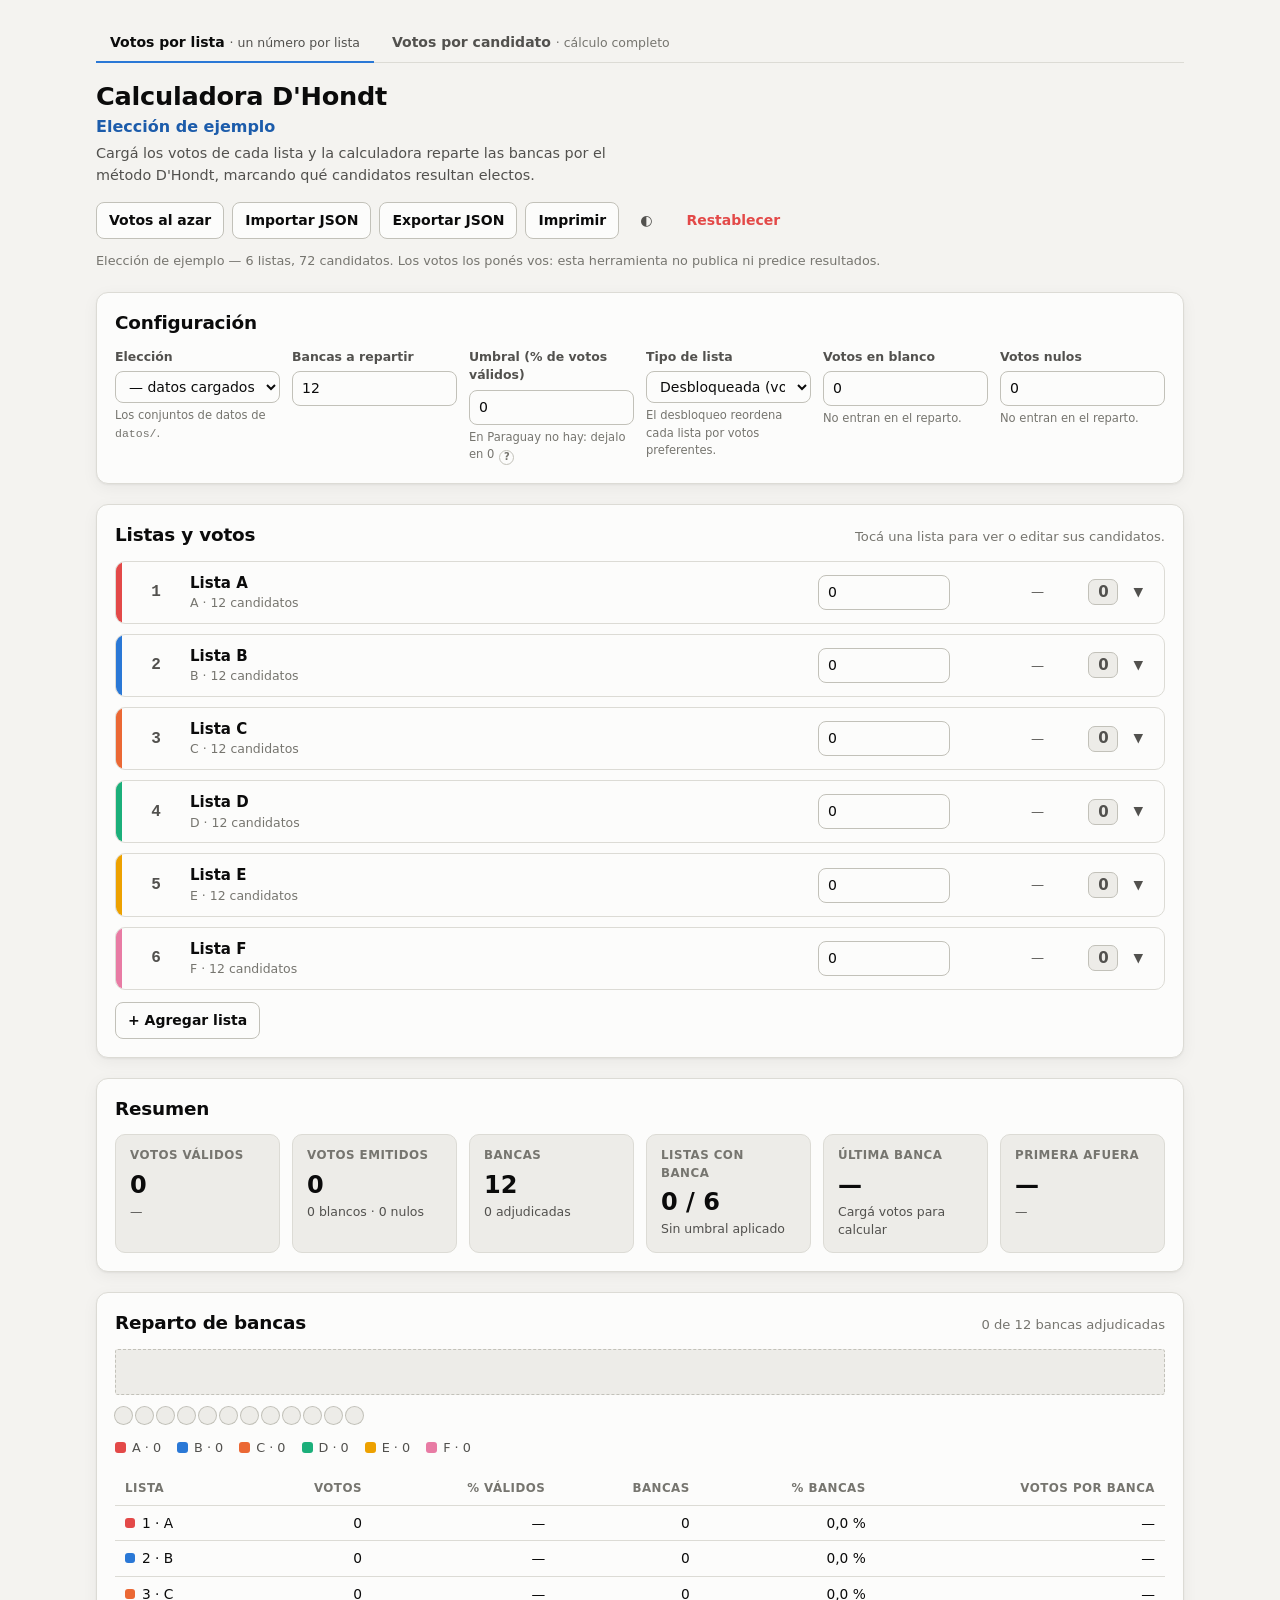
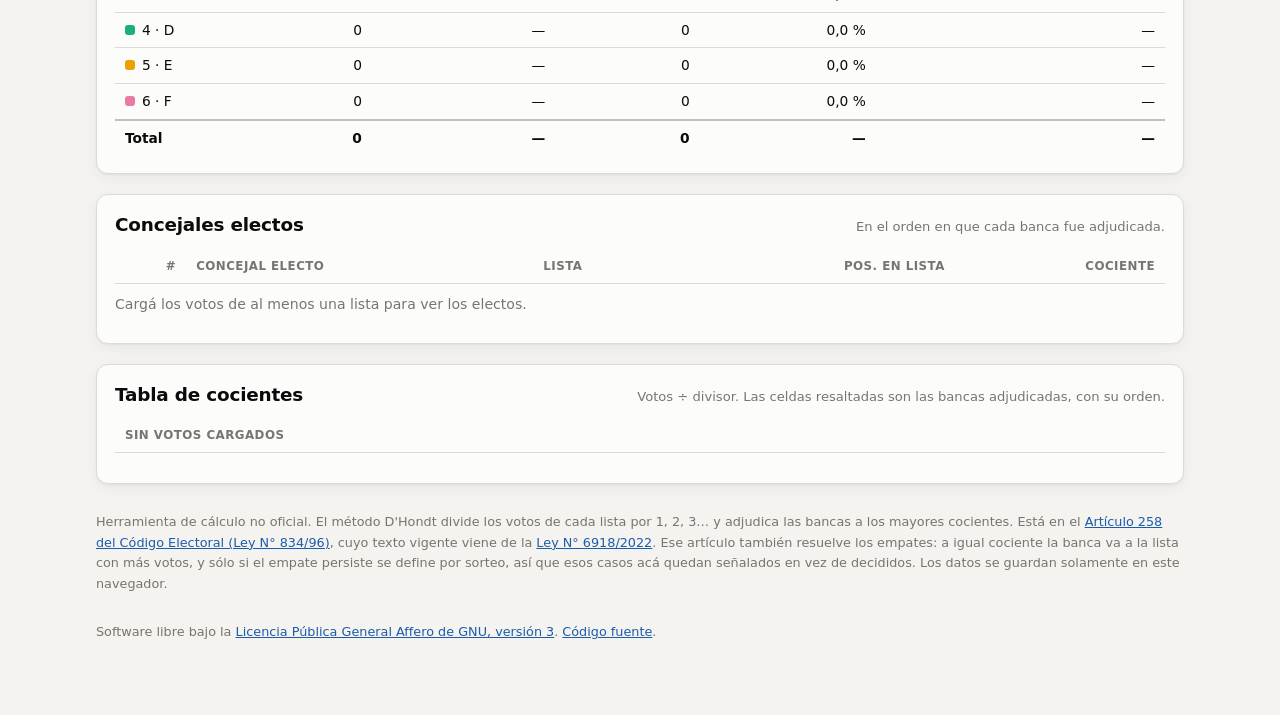
==== index.html @ ee5925d5 "Nudge list-view users toward candidate votes under preferential lists" ====
<!doctype html>
<html lang="es-PY">
<head>
<meta charset="utf-8">
<meta name="viewport" content="width=device-width, initial-scale=1">
<title>Calculadora D'Hondt</title>
<meta name="description" content="Calculadora del reparto de bancas por el método D'Hondt. Cargá los votos de cada lista y mirá qué candidatos resultan electos.">

<!-- Cloudflare Pages sirve lo mismo en <proyecto>.pages.dev; esto le dice
     a los buscadores cuál es la dirección buena. -->
<link rel="canonical" href="https://bancas.melizeche.com/">

<!-- Vista previa al compartir el enlace. Si el subdominio cambia, hay que
     cambiar og:url y og:image: los scrapers no ejecutan JavaScript y las
     URLs absolutas son lo único que leen con seguridad. -->
<meta property="og:type" content="website">
<meta property="og:site_name" content="Calculadora D'Hondt">
<meta property="og:locale" content="es_PY">
<meta property="og:title" content="Calculadora D'Hondt">
<meta property="og:description" content="Cargá los votos de cada lista y mirá cómo se reparten las bancas y quiénes resultan electos.">
<meta property="og:url" content="https://bancas.melizeche.com/">
<meta property="og:image" content="https://bancas.melizeche.com/og.png">
<meta property="og:image:width" content="1200">
<meta property="og:image:height" content="630">
<meta property="og:image:alt" content="Calculadora D'Hondt: reparto de bancas entre listas">
<meta name="twitter:card" content="summary_large_image">
<meta name="twitter:title" content="Calculadora D'Hondt">
<meta name="twitter:description" content="Cargá los votos de cada lista y mirá cómo se reparten las bancas y quiénes resultan electos.">
<meta name="twitter:image" content="https://bancas.melizeche.com/og.png">
<link rel="icon" href="favicon.svg" type="image/svg+xml">
<link rel="stylesheet" href="css/base.css">
<style>
.cand-grid { display: grid; grid-template-columns: repeat(auto-fill, minmax(250px, 1fr)); gap: 4px 14px; }
/* con la columna de votos preferentes la fila necesita más ancho o el nombre parte */
.cand-grid.con-pref { grid-template-columns: repeat(auto-fill, minmax(340px, 1fr)); }
.cand { display: flex; align-items: center; gap: 8px; padding: 4px 6px; border-radius: 6px; font-size: .85rem; }
.cand.in { background: color-mix(in srgb, var(--good) 14%, transparent); }
.cand.in .nm { font-weight: 600; }
.cand .n { flex: none; width: 24px; font-family: var(--mono); font-size: .76rem; color: var(--text-muted); text-align: right; font-variant-numeric: tabular-nums; }
.cand .nm { flex: 1 1 auto; min-width: 0; overflow-wrap: anywhere; }
.cand .tag-electo { flex: none; min-width: 44px; text-align: right; }
.cand .pref { flex: none; width: 68px; }
</style>
</head>
<body>
<div class="wrap">

<nav class="nav no-print">
  <a href="index.html" aria-current="page">Votos por lista <span class="desc">un número por lista</span></a>
  <a href="candidatos.html">Votos por candidato <span class="desc">cálculo completo</span></a>
</nav>

<div class="top">
  <div>
    <h1>Calculadora D'Hondt</h1>
    <p class="eleccion-actual" id="eleccion-actual"></p>
    <p class="sub">Cargá los votos de cada lista y la calculadora reparte las bancas por el método D'Hondt,
      marcando qué candidatos resultan electos.</p>
  </div>
  <div class="toolbar no-print">
    <button id="btn-azar">Votos al azar</button>
    <button id="btn-importar">Importar JSON</button>
    <button id="btn-exportar">Exportar JSON</button>
    <button id="btn-imprimir">Imprimir</button>
    <button id="btn-tema" class="ghost" title="Cambiar tema">◐</button>
    <button id="btn-reset" class="ghost danger">Restablecer</button>
  </div>
</div>

<div class="callout no-print" id="aviso-relleno" hidden>
  <strong>Hay nóminas con nombres de relleno.</strong>
  Alguna lista tiene candidatos genéricos («Candidato/a 1», «Candidato/a 2»…) que no corresponden a ninguna
  nómina oficial. Cambialos con «Editar candidatos» en cada lista, o importá un JSON. El cálculo D'Hondt
  funciona igual con cualquier nómina.
</div>

<div class="callout no-print" id="aviso-preferente" hidden>
  <strong>Esto reparte bancas entre listas, no adentro de cada una.</strong>
  Con voto preferente, quiénes ocupan las bancas lo deciden los votos de cada candidato.
  Para eso está la <a href="candidatos.html">página de votos por candidato</a>.
</div>

<p class="footer no-print" id="origen-datos" style="margin:-8px 0 20px"></p>

<section class="card no-print">
  <header>
    <h2>Configuración</h2>
  </header>
  <div class="config">
    <div class="field" id="campo-eleccion">
      <label for="cfg-eleccion">Elección</label>
      <select id="cfg-eleccion"></select>
      <div class="note">Los conjuntos de datos de <code>datos/</code>.</div>
    </div>
    <div class="field">
      <label for="cfg-bancas">Bancas a repartir</label>
      <input type="number" id="cfg-bancas" min="1" max="99" step="1">
    </div>
    <div class="field">
      <label for="cfg-umbral">Umbral (% de votos válidos)</label>
      <input type="number" id="cfg-umbral" min="0" max="20" step="0.1">
      <details class="ayuda">
        <summary>En Paraguay no hay: dejalo en 0</summary>
        <div>
          <p>El Artículo 258 reparte entre todas las listas que sacaron votos: no hay
            un mínimo que superar para entrar al reparto.</p>
          <p>Otros países que usan D'Hondt sí lo tienen: España pide 3 % de los votos
            válidos de la circunscripción, Argentina 3 % del padrón del distrito,
            Polonia 5 %. El campo está para probar qué pasaría acá con una barrera
            así. Subilo y mirá adónde van a parar las bancas de las listas que
            quedan afuera.</p>
        </div>
      </details>
    </div>
    <div class="field">
      <label for="cfg-modo">Tipo de lista</label>
      <select id="cfg-modo">
        <option value="bloqueada">Cerrada y bloqueada</option>
        <option value="desbloqueada">Desbloqueada (voto preferente)</option>
      </select>
      <div class="note">El desbloqueo reordena cada lista por votos preferentes.</div>
    </div>
    <div class="field">
      <label for="cfg-blancos">Votos en blanco</label>
      <input type="number" id="cfg-blancos" min="0" step="1">
      <div class="note">No entran en el reparto.</div>
    </div>
    <div class="field">
      <label for="cfg-nulos">Votos nulos</label>
      <input type="number" id="cfg-nulos" min="0" step="1">
      <div class="note">No entran en el reparto.</div>
    </div>
  </div>
</section>

<section class="card">
  <header>
    <h2>Listas y votos</h2>
    <span class="hint">Tocá una lista para ver o editar sus candidatos.</span>
  </header>
  <div class="listas" id="listas"></div>
  <div class="row no-print" style="margin-top:12px">
    <button id="btn-agregar">+ Agregar lista</button>
  </div>
</section>

<section class="card">
  <header><h2>Resumen</h2></header>
  <div class="stats" id="stats"></div>
</section>

<section class="card">
  <header>
    <h2>Reparto de bancas</h2>
    <span class="hint" id="reparto-hint"></span>
  </header>
  <div id="empates"></div>
  <div class="ribbon" id="ribbon" role="img" aria-label="Distribución de bancas por lista"></div>
  <div class="seats-grid" id="seats-grid" aria-hidden="true"></div>
  <div class="legend" id="legend"></div>
  <div class="table-scroll" style="margin-top:16px">
    <table id="tabla-reparto">
      <thead>
        <tr>
          <th>Lista</th>
          <th class="num">Votos</th>
          <th class="num">% válidos</th>
          <th class="num">Bancas</th>
          <th class="num">% bancas</th>
          <th class="num">Votos por banca</th>
        </tr>
      </thead>
      <tbody></tbody>
    </table>
  </div>
</section>

<section class="card">
  <header>
    <h2>Concejales electos</h2>
    <span class="hint">En el orden en que cada banca fue adjudicada.</span>
  </header>
  <div class="table-scroll">
    <table id="tabla-electos">
      <thead>
        <tr>
          <th class="num">#</th>
          <th class="nombre">Concejal electo</th>
          <th>Lista</th>
          <th class="num">Pos. en lista</th>
          <th class="num">Cociente</th>
        </tr>
      </thead>
      <tbody></tbody>
    </table>
  </div>
</section>

<section class="card">
  <header>
    <h2>Tabla de cocientes</h2>
    <span class="hint">Votos ÷ divisor. Las celdas resaltadas son las bancas adjudicadas, con su orden.</span>
  </header>
  <div class="table-scroll">
    <table class="qtable" id="tabla-cocientes"><thead></thead><tbody></tbody></table>
  </div>
  <div class="row no-print" style="margin-top:12px">
    <button id="btn-mas-filas" class="ghost">Mostrar todos los divisores</button>
  </div>
</section>

<p class="footer">
  Herramienta de cálculo no oficial. El método D'Hondt divide los votos de cada lista por 1, 2, 3… y adjudica
  las bancas a los mayores cocientes. Está en el
  <a href="https://www.bacn.gov.py/leyes-paraguayas/2346/ley-n-834-establece-el-codigo-electoral-paraguayo"
     target="_blank" rel="noopener">Artículo 258 del Código Electoral (Ley N° 834/96)</a>,
  cuyo texto vigente viene de la
  <a href="https://www.bacn.gov.py/leyes-paraguayas/10452/ley-n-6918-modifica-los-articulos-170-246-247-248-y-258-de-la-ley-n-8341996-que-establece-el-codigo-electoral-paraguayo-y-sus-modificatorias-leyes-ns-31662007-y-63182019"
     target="_blank" rel="noopener">Ley N° 6918/2022</a>.
  Ese artículo también resuelve los empates: a igual cociente la banca va a la lista con más votos, y sólo si
  el empate persiste se define por sorteo, así que esos casos acá quedan señalados en vez de decididos.
  Los datos se guardan solamente en este navegador.
</p>

<!-- El enlace al código no es decorativo: la AGPL pide que quien usa el
     programa por la red pueda conseguir su fuente, y para una página web eso
     se cumple con un enlace a la vista (ver la sección 13 de la licencia). -->
<p class="footer">
  Software libre bajo la
  <a href="https://www.gnu.org/licenses/agpl-3.0.html" target="_blank" rel="noopener">Licencia Pública General Affero de GNU, versión 3</a>.
  <a href="https://github.com/melizeche/DHondt" target="_blank" rel="noopener">Código fuente</a>.
</p>

</div>

<dialog id="dlg-lista">
  <form method="dialog">
    <div class="dlg-body">
      <h3 style="margin-bottom:14px">Editar lista</h3>
      <div class="config">
        <div class="field">
          <label for="dl-num">Número de lista</label>
          <input type="number" id="dl-num" min="0" step="1">
        </div>
        <div class="field" style="grid-column: span 2">
          <label for="dl-partido">Partido / movimiento / alianza</label>
          <input type="text" id="dl-partido">
        </div>
        <div class="field">
          <label for="dl-sigla">Sigla</label>
          <input type="text" id="dl-sigla" maxlength="14">
        </div>
      </div>
      <div class="field" style="margin-top:12px">
        <label>Color</label>
        <div class="swatches" id="dl-colores"></div>
      </div>
    </div>
    <div class="dlg-foot">
      <button value="cancel" class="ghost">Cancelar</button>
      <button value="ok" class="primary">Guardar</button>
    </div>
  </form>
</dialog>

<dialog id="dlg-cand">
  <form method="dialog">
    <div class="dlg-body">
      <h3 id="dc-titulo" style="margin-bottom:6px">Editar candidatos</h3>
      <p style="color:var(--text-muted); font-size:.82rem; margin-bottom:12px">
        Un nombre por línea, en el orden de la lista. Las líneas vacías se ignoran.
      </p>
      <textarea id="dc-texto" rows="16" spellcheck="false"></textarea>
    </div>
    <div class="dlg-foot">
      <button value="cancel" class="ghost">Cancelar</button>
      <button value="ok" class="primary">Guardar nómina</button>
    </div>
  </form>
</dialog>

<input type="file" id="file-input" accept="application/json,.json" hidden>

<script src="js/core.js"></script>
<script>
"use strict";

estado = cargarEstado();
let verTodosLosDivisores = false;

/* ============================================================== render */
function render() {
  const res = calcularDHondt(estado.listas, estado.bancas, estado.umbral);
  renderConfig();
  renderProcedencia();
  renderAvisoPreferente();
  renderListas(res);
  renderStats(res);
  renderReparto(res);
  renderElectos(res);
  renderCocientes(res);
}

/* Con voto preferente el total por lista no alcanza para saber quiénes entran:
 * eso lo hace candidatos.html. Se avisa sólo cuando hace falta —hay modo y
 * votos que de verdad se podrían reordenar—, para no molestar en el resto. */
function renderAvisoPreferente() {
  document.getElementById("aviso-preferente").hidden =
    estado.modo !== "desbloqueada" || !hayVotosCargados();
}

function renderConfig() {
  document.getElementById("cfg-bancas").value = estado.bancas;
  document.getElementById("cfg-umbral").value = estado.umbral;
  document.getElementById("cfg-modo").value = estado.modo;
  document.getElementById("cfg-blancos").value = estado.blancos;
  document.getElementById("cfg-nulos").value = estado.nulos;
}

function renderListas(res) {
  const cont = document.getElementById("listas");
  cont.textContent = "";

  if (!estado.listas.length) {
    cont.appendChild(el("p", { class: "empty", text: "No hay listas cargadas. Agregá al menos una." }));
    return;
  }

  estado.listas.forEach(function (lista) {
    const gan = res.ganadas.get(lista.id) || 0;

    const inputVotos = el("input", {
      type: "number", min: "0", step: "1", value: String(lista.votos),
      "aria-label": "Votos de la lista " + lista.numero + " " + lista.sigla,
      oninput: function (e) {
        lista.votos = clampInt(e.target.value, 0, 1e12, 0);
        reconciliarSoloLista(lista);
        guardar();
        renderTrasVotos();
      },
    });

    const cabecera = el("div", { class: "lista-head" }, [
      el("div", { class: "lista-color", style: "background:" + colorDe(lista) }),
      el("div", { class: "lista-num", text: String(lista.numero) }),
      el("div", { class: "lista-nombre" }, [
        el("div", { class: "p", text: lista.partido }),
        el("div", { class: "s", text: lista.sigla + " · " + lista.candidatos.length + " candidatos" }),
      ]),
      el("div", { class: "lista-votos" }, [inputVotos]),
      el("div", { class: "lista-pct", text: pct(lista.votos, res.votosValidos) }),
      el("div", { class: "lista-bancas" }, [
        el("span", { class: "bancas-badge" + (gan > 0 ? " win" : ""), text: String(gan), title: nBancas(gan) }),
        el("button", {
          class: "ghost tiny no-print",
          text: lista.abierta ? "▲" : "▼",
          "aria-expanded": lista.abierta ? "true" : "false",
          "aria-label": (lista.abierta ? "Ocultar" : "Ver") + " candidatos de " + lista.sigla,
          onclick: function () { lista.abierta = !lista.abierta; guardar(); render(); },
        }),
      ]),
    ]);

    const nodo = el("div", { class: "lista" + (gan > 0 ? " electa" : "") }, [cabecera]);
    if (lista.abierta) nodo.appendChild(cuerpoLista(lista, gan));
    cont.appendChild(nodo);
  });
}

function cuerpoLista(lista, gan) {
  const desbloqueada = estado.modo === "desbloqueada";
  const filas = detalleOrden(lista, estado.modo, gan);

  const grid = el("div", { class: "cand-grid" + (desbloqueada ? " con-pref" : "") });
  filas.forEach(function (f) {
    const fila = el("div", { class: "cand" + (f.electo ? " in" : "") }, [
      el("div", { class: "n", text: String(f.posFinal) }),
      el("div", { class: "nm", text: f.nombre }),
      el("div", { class: "tag-electo", text: f.electo ? "Electo" : "" }),
    ]);
    if (desbloqueada) {
      fila.appendChild(el("input", {
        type: "number", min: "0", step: "1", class: "pref", value: String(f.pref),
        "aria-label": "Votos preferentes de " + f.nombre,
        // En esta página el total de la lista es el que se escribió arriba:
        // los votos preferentes reparten ese total, no se le suman. Lo que
        // ningún candidato se lleva queda como voto de sola lista.
        oninput: function (e) {
          f.candidato.pref = clampInt(e.target.value, 0, 1e12, 0);
          reconciliarSoloLista(lista);
          guardar();
        },
        onchange: function () { render(); },
      }));
    }
    grid.appendChild(fila);
  });

  const barra = el("div", { class: "cand-toolbar no-print" }, [
    el("button", { class: "tiny", text: "Editar candidatos", onclick: function () { abrirDialogoCandidatos(lista); } }),
    el("button", { class: "tiny", text: "Editar lista", onclick: function () { abrirDialogoLista(lista); } }),
    el("span", { class: "grow" }),
    el("button", {
      class: "tiny ghost danger", text: "Eliminar lista",
      onclick: function () {
        if (!confirm("¿Eliminar la lista " + lista.numero + " – " + lista.sigla + "?")) return;
        estado.listas = estado.listas.filter(function (x) { return x.id !== lista.id; });
        guardar(); render();
      },
    }),
  ]);

  const cuerpo = el("div", { class: "lista-body" }, [barra]);
  if (desbloqueada) {
    const sumaPref = sumaPreferentes(lista);
    if (sumaPref > lista.votos) {
      cuerpo.appendChild(el("div", { class: "callout" }, [
        el("strong", { text: "Los votos preferentes no cierran. " }),
        document.createTextNode(
          "Suman " + n(sumaPref) + " pero la lista tiene " + n(lista.votos) + " votos en total. " +
          "El reparto entre listas usa el total; corregilo arriba o bajá los preferentes. " +
          "Si preferís cargar la elección candidato por candidato y que el total salga solo, usá la otra página."),
      ]));
    } else {
      cuerpo.appendChild(el("p", {
        class: "empty",
        text: "Lista desbloqueada: el orden lo definen los votos preferentes. De los " + n(lista.votos) +
              " votos, " + n(sumaPref) + " nombraron a un candidato y " + n(lista.soloLista) + " eligieron sólo la lista.",
      }));
    }
  }
  cuerpo.appendChild(grid);
  return cuerpo;
}

function renderStats(res) {
  const cont = document.getElementById("stats");
  cont.textContent = "";

  const emitidos = res.votosValidos + estado.blancos + estado.nulos;
  const conBanca = estado.listas.filter(function (l) { return (res.ganadas.get(l.id) || 0) > 0; }).length;

  [
    { k: "Votos válidos", v: n(res.votosValidos), d: emitidos > 0 ? pct(res.votosValidos, emitidos) + " de los emitidos" : "—" },
    { k: "Votos emitidos", v: n(emitidos), d: n(estado.blancos) + " blancos · " + n(estado.nulos) + " nulos" },
    { k: "Bancas", v: String(estado.bancas), d: res.rondas.length + " adjudicadas" },
    { k: "Listas con banca", v: conBanca + " / " + estado.listas.length, d: res.excluidas.length ? res.excluidas.length + " bajo el umbral" : "Sin umbral aplicado" },
    { k: "Última banca", v: res.ultima ? fmtCociente.format(res.ultima.cociente) : "—",
      d: res.ultima ? "Cociente que entró (ronda " + res.ultima.ronda + ")" : "Cargá votos para calcular" },
    { k: "Primera afuera", v: res.siguiente ? fmtCociente.format(res.siguiente.cociente) : "—",
      d: res.siguiente ? res.siguiente.lista.sigla + " fue la más cerca" : "—" },
  ].forEach(function (t) {
    cont.appendChild(el("div", { class: "stat" }, [
      el("div", { class: "k", text: t.k }),
      el("div", { class: "v", text: t.v }),
      el("div", { class: "d", text: t.d }),
    ]));
  });
}

function renderReparto(res) {
  const ordenadas = estado.listas.slice().sort(function (a, b) {
    const d = (res.ganadas.get(b.id) || 0) - (res.ganadas.get(a.id) || 0);
    return d !== 0 ? d : b.votos - a.votos;
  });
  // La cinta y los puntos van en orden de lista (boletín), no por tamaño: así
  // los colores vecinos son siempre los mismos y conservan la separación
  // cromática validada. La tabla de abajo sí ordena por bancas.
  const conBanca = estado.listas.filter(function (l) { return (res.ganadas.get(l.id) || 0) > 0; });

  document.getElementById("reparto-hint").textContent =
    res.rondas.length + " de " + estado.bancas + " bancas adjudicadas";

  const avisos = document.getElementById("empates");
  avisos.textContent = "";
  res.empates.forEach(function (e) {
    avisos.appendChild(el("div", { class: "callout" }, [
      el("strong", { text: "Empate en la banca " + e.ronda + ". " }),
      document.createTextNode(
        e.listas.map(function (l) { return l.sigla; }).join(", ") +
        " comparten el cociente " + fmtCociente.format(e.cociente) + " y la misma cantidad de votos, " +
        "con " + nBancas(e.enDisputa) + " en disputa. El Artículo 258 del Código Electoral manda que, a igual " +
        "cociente, la banca vaya a la lista con más votos; como acá también empatan en votos, se define por " +
        "sorteo. La banca se muestra adjudicada a la primera por orden de lista, pero esa parte no la decide " +
        "el cálculo."),
    ]));
  });

  const ribbon = document.getElementById("ribbon");
  ribbon.textContent = "";
  const totalAdj = res.rondas.length;
  if (!totalAdj) {
    ribbon.appendChild(el("div", { class: "ribbon-seg", style: "flex:1; background:var(--surface-2); border:1px dashed var(--border-strong)" }));
    ribbon.setAttribute("aria-label", "Sin bancas adjudicadas todavía");
  } else {
    conBanca.forEach(function (l) {
      const b = res.ganadas.get(l.id);
      ribbon.appendChild(el("div", {
        class: "ribbon-seg",
        style: "flex:" + b + " 1 0; background:" + colorDe(l),
        title: l.sigla + ": " + nBancas(b),
      }, [el("span", { text: b / totalAdj >= 0.09 ? l.sigla + " " + b : String(b) })]));
    });
    ribbon.setAttribute("aria-label", "Distribución: " +
      conBanca.map(function (l) { return l.sigla + " " + res.ganadas.get(l.id); }).join(", "));
  }

  const grid = document.getElementById("seats-grid");
  grid.textContent = "";
  conBanca.forEach(function (l) {
    for (let i = 0; i < res.ganadas.get(l.id); i++) {
      grid.appendChild(el("div", { class: "seat-dot", style: "background:" + colorDe(l) }));
    }
  });
  for (let i = 0; i < estado.bancas - totalAdj; i++) {
    grid.appendChild(el("div", { class: "seat-dot", style: "background:var(--surface-2); box-shadow:0 0 0 1px var(--border-strong)" }));
  }

  const leyenda = document.getElementById("legend");
  leyenda.textContent = "";
  estado.listas.forEach(function (l) {
    leyenda.appendChild(el("span", { class: "item" }, [
      el("span", { class: "chip", style: "background:" + colorDe(l) }),
      el("span", { text: l.sigla + " · " + (res.ganadas.get(l.id) || 0) }),
    ]));
  });

  const tbody = document.querySelector("#tabla-reparto tbody");
  tbody.textContent = "";
  ordenadas.forEach(function (l) {
    const b = res.ganadas.get(l.id) || 0;
    tbody.appendChild(el("tr", null, [
      el("td", null, [
        el("span", { class: "chip", style: "background:" + colorDe(l) }),
        document.createTextNode(l.numero + " · " + l.sigla),
        res.excluidas.indexOf(l) !== -1 ? el("span", { style: "color:var(--text-muted)", text: " (bajo umbral)" }) : null,
      ]),
      el("td", { class: "num", text: n(l.votos) }),
      el("td", { class: "num", text: pct(l.votos, res.votosValidos) }),
      el("td", { class: "num", text: String(b) }),
      el("td", { class: "num", text: pct(b, estado.bancas) }),
      el("td", { class: "num", text: b > 0 ? n(l.votos / b) : "—" }),
    ]));
  });
  tbody.appendChild(el("tr", { class: "total" }, [
    el("td", { text: "Total" }),
    el("td", { class: "num", text: n(res.votosValidos) }),
    el("td", { class: "num", text: res.votosValidos > 0 ? "100,0 %" : "—" }),
    el("td", { class: "num", text: String(res.rondas.length) }),
    el("td", { class: "num", text: res.rondas.length ? pct(res.rondas.length, estado.bancas) : "—" }),
    el("td", { class: "num", text: res.rondas.length ? n(res.votosValidos / res.rondas.length) : "—" }),
  ]));
}

function renderElectos(res) {
  const tbody = document.querySelector("#tabla-electos tbody");
  tbody.textContent = "";

  if (!res.rondas.length) {
    tbody.appendChild(el("tr", null, [
      el("td", { colspan: "5", class: "empty", text: "Cargá los votos de al menos una lista para ver los electos." }),
    ]));
    return;
  }

  const porLista = new Map();
  res.rondas.forEach(function (r) {
    const lista = estado.listas.find(function (l) { return l.id === r.listaId; });
    if (!lista) return;
    if (!porLista.has(lista.id)) porLista.set(lista.id, { orden: ordenInterno(lista, estado.modo), usados: 0 });
    const info = porLista.get(lista.id);
    const idx = info.orden[info.usados];
    info.usados++;
    const cand = idx !== undefined ? lista.candidatos[idx] : null;

    tbody.appendChild(el("tr", null, [
      el("td", { class: "num", text: String(r.ronda) }),
      el("td", { class: "nombre", text: cand ? cand.nombre : "— sin candidato en la nómina —" }),
      el("td", null, [
        el("span", { class: "chip", style: "background:" + colorDe(lista) }),
        document.createTextNode(lista.numero + " · " + lista.sigla),
      ]),
      el("td", { class: "num", text: String(info.usados) }),
      el("td", { class: "num", text: fmtCociente.format(r.cociente) }),
    ]));
  });
}

function renderCocientes(res) {
  const thead = document.querySelector("#tabla-cocientes thead");
  const tbody = document.querySelector("#tabla-cocientes tbody");
  thead.textContent = "";
  tbody.textContent = "";

  const listas = estado.listas.filter(function (l) { return l.votos > 0; });
  const btn = document.getElementById("btn-mas-filas");

  if (!listas.length) {
    thead.appendChild(el("tr", null, [el("th", { text: "Sin votos cargados" })]));
    btn.hidden = true;
    return;
  }

  let maxGanadas = 0;
  listas.forEach(function (l) { maxGanadas = Math.max(maxGanadas, res.ganadas.get(l.id) || 0); });
  const filas = verTodosLosDivisores ? estado.bancas : Math.min(estado.bancas, maxGanadas + 2);
  btn.hidden = estado.bancas <= maxGanadas + 2;
  btn.textContent = verTodosLosDivisores ? "Mostrar solo los divisores relevantes" : "Mostrar todos los divisores";

  const ganadorPorClave = new Map();
  res.rondas.forEach(function (r) { ganadorPorClave.set(r.listaId + ":" + r.divisor, r.ronda); });

  const filaEnc = el("tr", null, [el("th", { class: "div", text: "÷" })]);
  listas.forEach(function (l) {
    filaEnc.appendChild(el("th", { class: "num" }, [
      el("span", { class: "chip", style: "background:" + colorDe(l) }),
      document.createTextNode(l.sigla),
    ]));
  });
  thead.appendChild(filaEnc);

  for (let d = 1; d <= filas; d++) {
    const tr = el("tr", null, [el("th", { class: "div", scope: "row", text: String(d) })]);
    listas.forEach(function (l) {
      const ronda = ganadorPorClave.get(l.id + ":" + d);
      const celda = el("td", { class: "num" + (ronda ? " hit" : "") }, [
        document.createTextNode(fmtCociente.format(l.votos / d)),
        ronda ? el("span", { class: "r", text: "#" + ronda }) : null,
      ]);
      if (ronda) celda.title = "Banca " + ronda + " para " + l.sigla;
      tr.appendChild(celda);
    });
    tbody.appendChild(tr);
  }
}

/* Recalcula sin rehacer los inputs de voto, para no perder el foco mientras
   se tipea. */
function renderTrasVotos() {
  const activo = document.activeElement;
  const res = calcularDHondt(estado.listas, estado.bancas, estado.umbral);
  renderStats(res);
  renderReparto(res);
  renderElectos(res);
  renderCocientes(res);
  actualizarInsigniasListas(res);
  if (activo && document.contains(activo)) activo.focus();
}

function actualizarInsigniasListas(res) {
  const nodos = document.querySelectorAll("#listas .lista");
  estado.listas.forEach(function (lista, i) {
    const nodo = nodos[i];
    if (!nodo) return;
    const gan = res.ganadas.get(lista.id) || 0;
    const badge = nodo.querySelector(".bancas-badge");
    if (badge) {
      badge.textContent = String(gan);
      badge.className = "bancas-badge" + (gan > 0 ? " win" : "");
    }
    const p = nodo.querySelector(".lista-pct");
    if (p) p.textContent = pct(lista.votos, res.votosValidos);
    nodo.className = "lista" + (gan > 0 ? " electa" : "");
    if (lista.abierta) {
      const viejo = nodo.querySelector(".lista-body");
      if (viejo) nodo.replaceChild(cuerpoLista(lista, gan), viejo);
    }
  });
}

/* ============================================================== diálogos */
let listaEnEdicion = null;

function abrirDialogoLista(lista) {
  listaEnEdicion = lista;
  document.getElementById("dl-num").value = lista.numero;
  document.getElementById("dl-partido").value = lista.partido;
  document.getElementById("dl-sigla").value = lista.sigla;

  renderSelectorColor(document.getElementById("dl-colores"), lista);
  document.getElementById("dlg-lista").showModal();
}

document.getElementById("dlg-lista").addEventListener("close", function (e) {
  if (e.target.returnValue === "ok" && listaEnEdicion) {
    listaEnEdicion.numero = clampInt(document.getElementById("dl-num").value, 0, 9999, listaEnEdicion.numero);
    listaEnEdicion.partido = document.getElementById("dl-partido").value.trim() || listaEnEdicion.partido;
    listaEnEdicion.sigla = document.getElementById("dl-sigla").value.trim() || listaEnEdicion.sigla;
    guardar();
  }
  listaEnEdicion = null;
  render();
});

function abrirDialogoCandidatos(lista) {
  listaEnEdicion = lista;
  document.getElementById("dc-titulo").textContent = "Candidatos — " + lista.numero + " · " + lista.partido;
  document.getElementById("dc-texto").value = lista.candidatos.map(function (c) { return c.nombre; }).join("\n");
  document.getElementById("dlg-cand").showModal();
}

document.getElementById("dlg-cand").addEventListener("close", function (e) {
  if (e.target.returnValue === "ok" && listaEnEdicion) {
    const nombres = document.getElementById("dc-texto").value
      .split("\n").map(function (s) { return s.trim(); })
      .filter(function (s) { return s !== ""; });
    if (nombres.length) {
      const previos = listaEnEdicion.candidatos;
      listaEnEdicion.candidatos = nombres.map(function (nom, i) {
        // conserva los votos preferentes si el nombre no cambió de posición
        const pref = previos[i] && previos[i].nombre === nom ? previos[i].pref : 0;
        return { nombre: nom, pref: pref };
      });
      reconciliarSoloLista(listaEnEdicion);
      guardar();
    }
  }
  listaEnEdicion = null;
  render();
});

/* ============================================================== eventos */
function enlazarConfig(id, aplicar) {
  document.getElementById(id).addEventListener("input", function (e) {
    aplicar(e.target.value);
    guardar();
    render();
  });
}
enlazarConfig("cfg-bancas", function (v) { estado.bancas = clampInt(v, 1, 99, BANCAS_POR_DEFECTO); });
enlazarConfig("cfg-umbral", function (v) { estado.umbral = clampNum(v, 0, 20, 0); });
enlazarConfig("cfg-modo", function (v) { estado.modo = v === "desbloqueada" ? "desbloqueada" : "bloqueada"; });
enlazarConfig("cfg-blancos", function (v) { estado.blancos = clampInt(v, 0, 1e12, 0); });
enlazarConfig("cfg-nulos", function (v) { estado.nulos = clampInt(v, 0, 1e12, 0); });

document.getElementById("btn-agregar").addEventListener("click", function () {
  const i = estado.listas.length;
  estado.listas.push({
    id: proximoId++,
    numero: i + 1,
    partido: "Nueva lista " + (i + 1),
    sigla: "L" + (i + 1),
    color: i % PALETA.length,
    votos: 0,
    soloLista: 0,
    abierta: true,
    candidatos: nominaPorDefecto(estado.bancas),
  });
  guardar();
  render();
});

document.getElementById("btn-azar").addEventListener("click", function () {
  if (!confirmarSorteo()) return;
  sortearVotos(estado);
  votosSorteados = true;
  guardar();
  render();
});

document.getElementById("btn-reset").addEventListener("click", function () {
  if (!confirm("Se borran los votos, las nóminas y los cambios de listas. ¿Continuar?")) return;
  estado = datosPorDefecto();
  votosSorteados = false;
  guardar();
  render();
});

document.getElementById("btn-imprimir").addEventListener("click", function () { window.print(); });
document.getElementById("btn-exportar").addEventListener("click", function () { exportarJSON(); });
conectarImportacion("btn-importar", "file-input", render);

document.getElementById("btn-mas-filas").addEventListener("click", function () {
  verTodosLosDivisores = !verTodosLosDivisores;
  render();
});

conectarSelectorElecciones("cfg-eleccion", render);
conectarAyudas();
inicializarTema(render);
render();
</script>
</body>
</html>
---- css/base.css ----
/* Estilos compartidos por index.html y candidatos.html. */

/* ---------------------------------------------------------------- tokens */
:root {
  color-scheme: light;
  --surface-0: #f4f3f0;
  --surface-1: #fcfcfb;
  --surface-2: #edece8;
  --border:    #dcdbd5;
  --border-strong: #c2c1b9;
  --text-primary:   #0b0b0b;
  --text-secondary: #52514e;
  --text-muted:     #76756f;
  --accent:      #2a78d6;
  --accent-ink:  #1c5cab;
  --good:        #1baf7a;
  --good-ink:    #0f6f4d;
  --warn-bg:     #fdf4e0;
  --warn-border: #eda100;
  --warn-ink:    #7a5300;
  --danger:      #e34948;
  --shadow: 0 1px 2px rgba(0,0,0,.05), 0 4px 16px rgba(0,0,0,.05);
  --radius: 12px;
  --mono: ui-monospace, SFMono-Regular, "SF Mono", Menlo, Consolas, monospace;
}
@media (prefers-color-scheme: dark) {
  :root:where(:not([data-theme="light"])) {
    color-scheme: dark;
    --surface-0: #131312;
    --surface-1: #1a1a19;
    --surface-2: #232322;
    --border:    #343432;
    --border-strong: #4a4a47;
    --text-primary:   #ffffff;
    --text-secondary: #c3c2b7;
    --text-muted:     #949389;
    --accent:      #3987e5;
    --accent-ink:  #86b6ef;
    --good:        #199e70;
    --good-ink:    #5fd0a6;
    --warn-bg:     #3a2f14;
    --warn-border: #c98500;
    --warn-ink:    #eda100;
    --danger:      #e66767;
    --shadow: 0 1px 2px rgba(0,0,0,.35), 0 4px 16px rgba(0,0,0,.35);
  }
}
:root[data-theme="dark"] {
  color-scheme: dark;
  --surface-0: #131312;
  --surface-1: #1a1a19;
  --surface-2: #232322;
  --border:    #343432;
  --border-strong: #4a4a47;
  --text-primary:   #ffffff;
  --text-secondary: #c3c2b7;
  --text-muted:     #949389;
  --accent:      #3987e5;
  --accent-ink:  #86b6ef;
  --good:        #199e70;
  --good-ink:    #5fd0a6;
  --warn-bg:     #3a2f14;
  --warn-border: #c98500;
  --warn-ink:    #eda100;
  --danger:      #e66767;
  --shadow: 0 1px 2px rgba(0,0,0,.35), 0 4px 16px rgba(0,0,0,.35);
}

* { box-sizing: border-box; }
html, body { margin: 0; padding: 0; }
body {
  background: var(--surface-0);
  color: var(--text-primary);
  font-family: ui-sans-serif, system-ui, -apple-system, "Segoe UI", Roboto, Helvetica, Arial, sans-serif;
  font-size: 15px;
  line-height: 1.5;
  -webkit-text-size-adjust: 100%;
}
.wrap { max-width: 1120px; margin: 0 auto; padding: 24px 16px 72px; }

h1, h2, h3 { line-height: 1.25; margin: 0; font-weight: 650; letter-spacing: -0.01em; }
h1 { font-size: 1.6rem; }
h2 { font-size: 1.15rem; }
h3 { font-size: 1rem; }
p { margin: 0; }
a { color: var(--accent-ink); }

/* --------------------------------------------------------------- header */
.top {
  display: flex; flex-wrap: wrap; gap: 16px;
  align-items: flex-start; justify-content: space-between;
  margin-bottom: 20px;
}
.top .sub { color: var(--text-secondary); font-size: .9rem; margin-top: 4px; max-width: 62ch; }
/* Qué elección está cargada: el h1 nombra la herramienta, esto el dato */
.eleccion-actual { font-size: 1rem; font-weight: 600; color: var(--accent-ink); margin-top: 2px; }
.toolbar { display: flex; flex-wrap: wrap; gap: 8px; }

.nav { display: flex; gap: 4px; margin-bottom: 18px; border-bottom: 1px solid var(--border); }
.nav a {
  padding: 8px 14px; font-size: .875rem; font-weight: 550;
  color: var(--text-secondary); text-decoration: none;
  border-bottom: 2px solid transparent; margin-bottom: -1px;
}
.nav a:hover { color: var(--text-primary); }
.nav a[aria-current="page"] { color: var(--text-primary); border-bottom-color: var(--accent); }
/* Qué se carga en cada página, para que la diferencia se entienda sin entrar */
.nav a .desc { font-weight: 400; font-size: .78rem; color: var(--text-muted); }
.nav a[aria-current="page"] .desc { color: var(--text-secondary); }
.nav a .desc::before { content: "· "; }
@media (max-width: 560px) { .nav a .desc { display: none; } }

/* -------------------------------------------------------------- controles */
button, .btn {
  font: inherit; font-size: .875rem; font-weight: 550;
  color: var(--text-primary);
  background: var(--surface-1);
  border: 1px solid var(--border-strong);
  border-radius: 8px;
  padding: 7px 12px;
  cursor: pointer;
  transition: background .12s ease, border-color .12s ease;
}
button:hover { background: var(--surface-2); }
button:focus-visible, input:focus-visible, select:focus-visible, textarea:focus-visible {
  outline: 2px solid var(--accent); outline-offset: 2px;
}
button.primary { background: var(--accent); border-color: var(--accent); color: #fff; }
button.primary:hover { background: var(--accent-ink); border-color: var(--accent-ink); }
button.ghost { background: transparent; border-color: transparent; color: var(--text-secondary); }
button.ghost:hover { background: var(--surface-2); color: var(--text-primary); }
button.danger { color: var(--danger); }
button.tiny { padding: 3px 8px; font-size: .78rem; }

input[type="text"], input[type="number"], select, textarea {
  font: inherit; font-size: .875rem;
  color: var(--text-primary);
  background: var(--surface-1);
  border: 1px solid var(--border-strong);
  border-radius: 8px;
  padding: 6px 9px;
  width: 100%;
}
textarea { line-height: 1.55; resize: vertical; }
input[type="number"] { font-variant-numeric: tabular-nums; -moz-appearance: textfield; }
input::-webkit-outer-spin-button, input::-webkit-inner-spin-button { -webkit-appearance: none; margin: 0; }

/* ------------------------------------------------------------- contenedores */
.card {
  background: var(--surface-1);
  border: 1px solid var(--border);
  border-radius: var(--radius);
  box-shadow: var(--shadow);
  padding: 18px;
  margin-bottom: 20px;
}
.card > header { display: flex; flex-wrap: wrap; gap: 10px; align-items: baseline; justify-content: space-between; margin-bottom: 14px; }
.card > header .hint { color: var(--text-muted); font-size: .82rem; }
.paso { font-family: var(--mono); font-size: .75rem; font-weight: 650; color: var(--accent-ink); letter-spacing: .06em; text-transform: uppercase; }

.config { display: grid; grid-template-columns: repeat(auto-fit, minmax(150px, 1fr)); gap: 12px; }
.field { position: relative; }
.field label { display: block; font-size: .78rem; font-weight: 600; color: var(--text-secondary); margin-bottom: 5px; }
.field .note { font-size: .72rem; color: var(--text-muted); margin-top: 4px; }

/* Nota que se despliega. Es un <details> y no un title=, que en el teléfono
 * no se puede abrir y con el teclado no se alcanza. El panel se sale de la
 * celda —las columnas miden 150px y el texto no entra— así que va flotando
 * por encima de lo que sigue, como cualquier globo de ayuda. */
.field .ayuda { font-size: .72rem; color: var(--text-muted); margin-top: 4px; }
.field .ayuda > summary { cursor: pointer; list-style: none; }
.field .ayuda > summary::-webkit-details-marker { display: none; }
.field .ayuda > summary::after {
  content: "?";
  display: inline-grid; place-items: center;
  width: 13px; height: 13px; margin-left: 5px; vertical-align: -2px;
  border: 1px solid var(--border-strong); border-radius: 50%;
  font-size: .62rem; font-weight: 700; line-height: 1;
}
.field .ayuda > summary:hover, .field .ayuda[open] > summary { color: var(--text-secondary); }
.field .ayuda > summary:focus-visible { outline: 2px solid var(--accent); outline-offset: 2px; border-radius: 4px; }
.field .ayuda > div {
  position: absolute; z-index: 20; left: 0; top: 100%; margin-top: 6px;
  width: max(100%, 280px); max-width: 92vw;
  background: var(--surface-1); border: 1px solid var(--border-strong);
  border-radius: 10px; box-shadow: var(--shadow);
  padding: 10px 12px; font-size: .76rem; line-height: 1.5; color: var(--text-secondary);
}
.field .ayuda > div p { margin: 0; }
.field .ayuda > div p + p { margin-top: 8px; }

/* ----------------------------------------------------------- stat tiles */
.stats { display: grid; grid-template-columns: repeat(auto-fit, minmax(148px, 1fr)); gap: 12px; }
.stat { background: var(--surface-2); border: 1px solid var(--border); border-radius: 10px; padding: 12px 14px; }
.stat .k { font-size: .74rem; font-weight: 600; text-transform: uppercase; letter-spacing: .04em; color: var(--text-muted); }
.stat .v { font-size: 1.5rem; font-weight: 650; font-variant-numeric: tabular-nums; margin-top: 2px; }
.stat .d { font-size: .78rem; color: var(--text-secondary); }

/* ---------------------------------------------------------- lista (ficha) */
.listas { display: flex; flex-direction: column; gap: 10px; }
.lista { border: 1px solid var(--border); border-radius: 10px; background: var(--surface-1); overflow: hidden; }
.lista.electa { border-color: var(--border-strong); }
.lista-head {
  display: grid;
  grid-template-columns: 6px 44px minmax(0,1fr) 132px 82px 96px;
  align-items: center; gap: 12px;
  padding: 10px 12px 10px 0;
}
.lista-color { align-self: stretch; margin: -10px 0; min-height: 46px; }
.lista-num { font-family: var(--mono); font-size: 1rem; font-weight: 650; text-align: center; color: var(--text-secondary); font-variant-numeric: tabular-nums; }
.lista-nombre { min-width: 0; }
.lista-nombre .p { font-weight: 600; overflow-wrap: anywhere; }
.lista-nombre .s { font-size: .78rem; color: var(--text-muted); }
.lista-votos { display: flex; align-items: center; gap: 6px; }
.lista-pct { font-size: .82rem; color: var(--text-secondary); font-variant-numeric: tabular-nums; text-align: right; }
.lista-bancas { display: flex; align-items: center; justify-content: flex-end; gap: 6px; }
.bancas-badge {
  display: inline-flex; align-items: center; justify-content: center;
  min-width: 30px; height: 26px; padding: 0 8px;
  border-radius: 7px; font-weight: 650; font-variant-numeric: tabular-nums;
  background: var(--surface-2); border: 1px solid var(--border-strong); color: var(--text-secondary);
}
.bancas-badge.win { background: var(--accent); border-color: var(--accent); color: #fff; }
.lista-body { border-top: 1px solid var(--border); padding: 14px; background: var(--surface-0); }
.cand-toolbar { display: flex; flex-wrap: wrap; gap: 8px; align-items: center; margin-bottom: 12px; }

/* ---------------------------------------------------------- seat ribbon */
.ribbon { display: flex; width: 100%; height: 46px; gap: 2px; margin: 4px 0 12px; }
.ribbon-seg { min-width: 2px; border-radius: 3px; display: flex; align-items: center; justify-content: center; overflow: hidden; }
.ribbon-seg span { font-size: .76rem; font-weight: 700; color: #fff; text-shadow: 0 1px 2px rgba(0,0,0,.45); white-space: nowrap; padding: 0 4px; }
.seats-grid { display: flex; flex-wrap: wrap; gap: 4px; margin: 4px 0 14px; }
.seat-dot { width: 17px; height: 17px; border-radius: 50%; box-shadow: 0 0 0 2px var(--surface-1); }
.legend { display: flex; flex-wrap: wrap; gap: 6px 16px; font-size: .8rem; color: var(--text-secondary); }
.legend .item { display: inline-flex; align-items: center; gap: 6px; }
.legend .chip { width: 11px; height: 11px; border-radius: 3px; flex: none; }

/* --------------------------------------------------------------- tablas */
.table-scroll { overflow-x: auto; -webkit-overflow-scrolling: touch; }
table { border-collapse: collapse; width: 100%; font-size: .86rem; }
th, td { text-align: left; padding: 7px 10px; border-bottom: 1px solid var(--border); white-space: nowrap; }
th { font-size: .74rem; text-transform: uppercase; letter-spacing: .04em; color: var(--text-muted); font-weight: 650; }
td.num, th.num { text-align: right; font-variant-numeric: tabular-nums; }
tbody tr:last-child td { border-bottom: none; }
tr.total td { font-weight: 650; border-top: 2px solid var(--border-strong); }
td .chip, th .chip { display: inline-block; width: 10px; height: 10px; border-radius: 3px; margin-right: 7px; vertical-align: baseline; }
td.nombre { white-space: normal; min-width: 180px; }
tr.electo td { background: color-mix(in srgb, var(--good) 13%, transparent); }
tr.electo td.nombre { font-weight: 600; }

.qtable td { font-variant-numeric: tabular-nums; }
.qtable td.hit { background: color-mix(in srgb, var(--accent) 16%, transparent); font-weight: 650; }
.qtable td.hit .r { font-size: .7rem; color: var(--text-secondary); margin-left: 5px; }
.qtable th.div { color: var(--text-secondary); }

/* ----------------------------------------------------------------- misc */
.callout {
  background: var(--warn-bg); border: 1px solid var(--warn-border);
  border-radius: 10px; padding: 12px 14px; font-size: .85rem;
  color: var(--warn-ink); margin-bottom: 20px;
}
.empty { color: var(--text-muted); font-size: .88rem; padding: 10px 0; }
.row { display: flex; flex-wrap: wrap; gap: 8px; align-items: center; }
.grow { flex: 1 1 auto; }
.swatches { display: flex; flex-wrap: wrap; gap: 6px; }
.swatch { width: 24px; height: 24px; border-radius: 6px; border: 2px solid transparent; cursor: pointer; padding: 0; }
.swatch[aria-pressed="true"] { border-color: var(--text-primary); }
.tag-electo { font-size: .7rem; font-weight: 650; text-transform: uppercase; letter-spacing: .03em; color: var(--good-ink); }

dialog {
  border: 1px solid var(--border); border-radius: var(--radius);
  background: var(--surface-1); color: var(--text-primary);
  padding: 0; width: min(620px, calc(100vw - 32px)); box-shadow: var(--shadow);
}
dialog::backdrop { background: rgba(0,0,0,.45); }
dialog .dlg-body { padding: 18px; }
dialog .dlg-foot { display: flex; gap: 8px; justify-content: flex-end; padding: 14px 18px; border-top: 1px solid var(--border); background: var(--surface-0); }

.footer { color: var(--text-muted); font-size: .8rem; margin-top: 28px; line-height: 1.6; }

@media (max-width: 720px) {
  .lista-head {
    grid-template-columns: 6px 38px 1fr;
    grid-template-areas: "c n p" ". v v" ". b b";
    row-gap: 8px; padding-right: 12px;
  }
  .lista-color { grid-area: c; } .lista-num { grid-area: n; } .lista-nombre { grid-area: p; }
  .lista-votos { grid-area: v; } .lista-bancas { grid-area: b; justify-content: flex-start; }
  .lista-pct { display: none; }
}
@media print {
  body { background: #fff; }
  .no-print { display: none !important; }
  .card { box-shadow: none; break-inside: avoid; }
  /* En papel no hay nada que desplegar: queda la línea, no el globo. */
  .field .ayuda > summary::after { display: none; }
  .field .ayuda > div { display: none; }
}
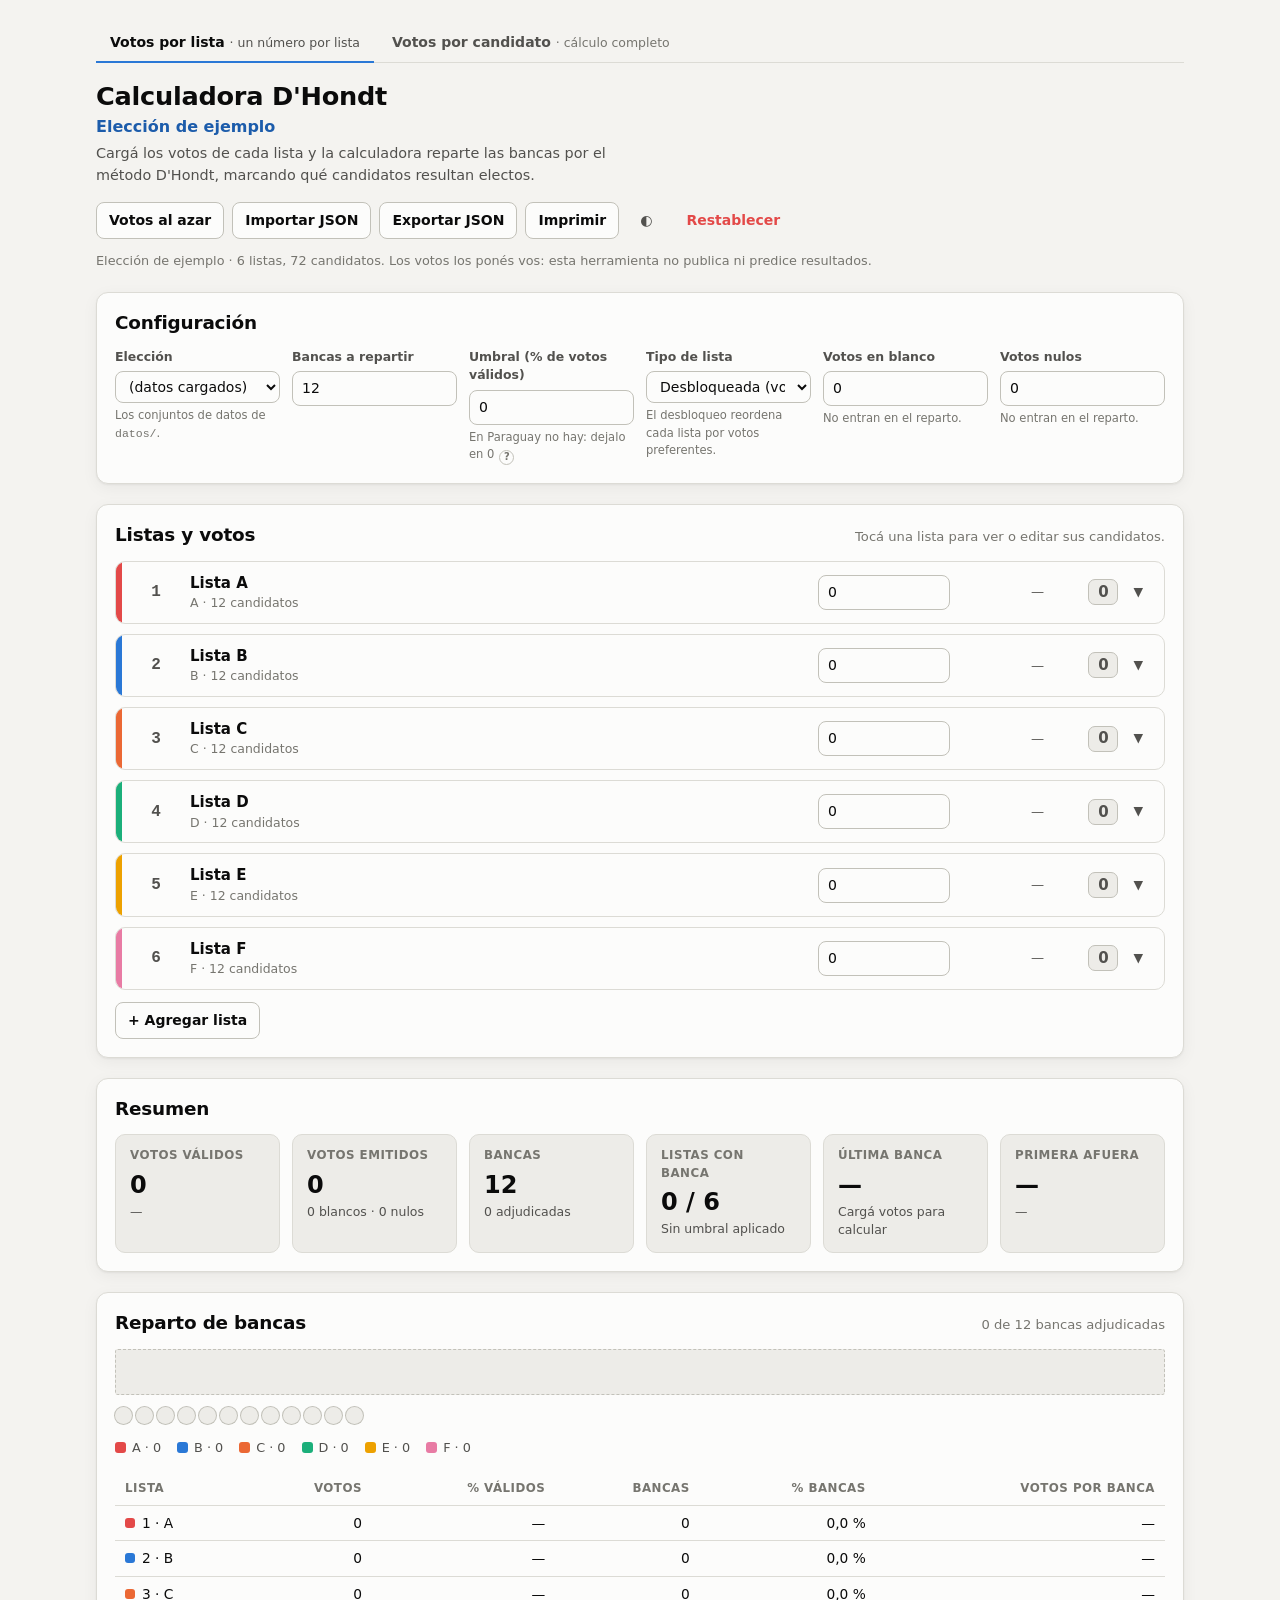
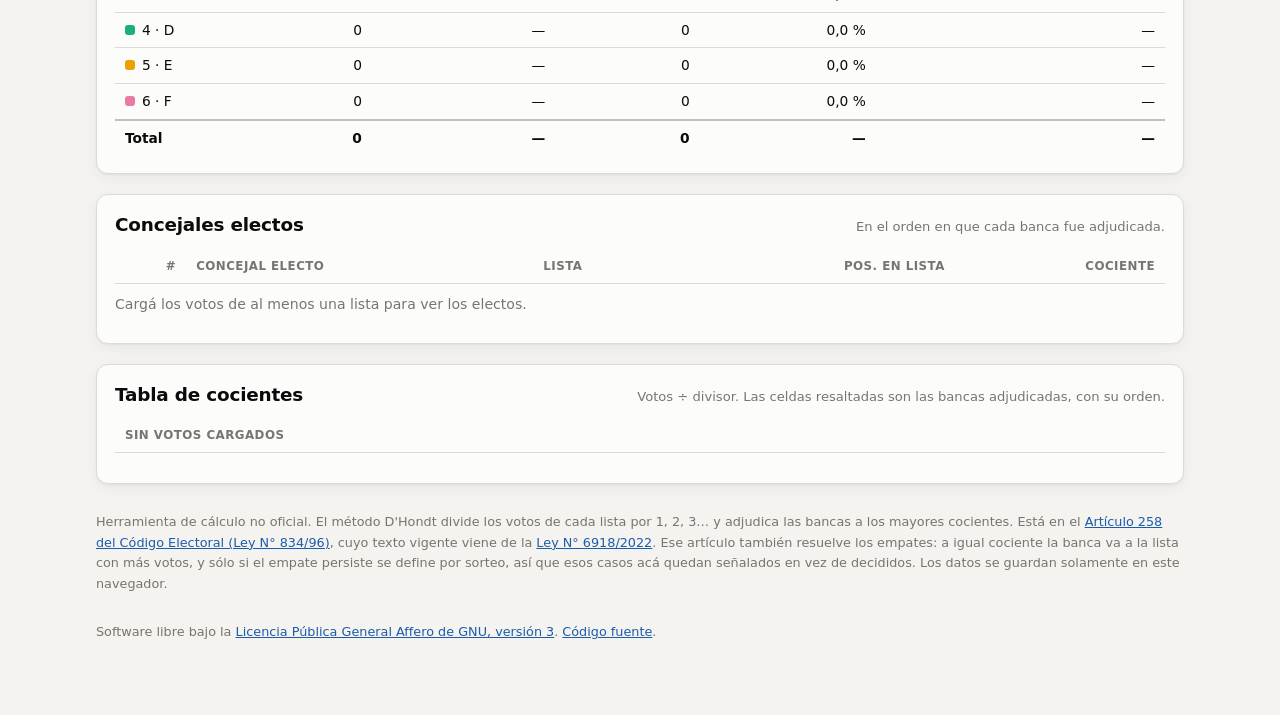
==== commit 31d4ece9: "Add symbolic link AGENTS.md, improve wording" ====
--- a/index.html
+++ b/index.html
@@ -75,9 +75,10 @@
 </div>
 
 <div class="callout no-print" id="aviso-preferente" hidden>
-  <strong>Esto reparte bancas entre listas, no adentro de cada una.</strong>
-  Con voto preferente, quiénes ocupan las bancas lo deciden los votos de cada candidato.
-  Para eso está la <a href="candidatos.html">página de votos por candidato</a>.
+  <strong>Los electos que se ven salen del orden de la nómina.</strong>
+  La elección es con voto preferente, pero no hay votos por candidato cargados, así que las bancas de cada
+  lista se muestran ocupadas por los primeros de su nómina. Con voto preferente ese orden lo deciden los
+  votos de cada candidato: se cargan en la <a href="candidatos.html">página de votos por candidato</a>.
 </div>
 
 <p class="footer no-print" id="origen-datos" style="margin:-8px 0 20px"></p>
@@ -301,12 +302,18 @@
   renderCocientes(res);
 }
 
-/* Con voto preferente el total por lista no alcanza para saber quiénes entran:
- * eso lo hace candidatos.html. Se avisa sólo cuando hace falta —hay modo y
- * votos que de verdad se podrían reordenar—, para no molestar en el resto. */
+/* Con la elección desbloqueada y ningún voto preferente cargado, detalleOrden
+ * no tiene con qué reordenar y termina marcando como electos a los primeros de
+ * cada nómina. Eso se lee como un resultado y es apenas el orden que propuso el
+ * partido, así que ahí se avisa.
+ *
+ * En cuanto haya un voto preferente en cualquier lista el aviso se va: desde
+ * ese momento esta página muestra el reordenamiento igual que candidatos.html,
+ * y repetirlo sería molestar por algo que ya está bien. */
 function renderAvisoPreferente() {
+  const hayPreferentes = estado.listas.some(function (l) { return sumaPreferentes(l) > 0; });
   document.getElementById("aviso-preferente").hidden =
-    estado.modo !== "desbloqueada" || !hayVotosCargados();
+    estado.modo !== "desbloqueada" || !hayVotosCargados() || hayPreferentes;
 }
 
 function renderConfig() {
@@ -575,7 +582,7 @@
 
     tbody.appendChild(el("tr", null, [
       el("td", { class: "num", text: String(r.ronda) }),
-      el("td", { class: "nombre", text: cand ? cand.nombre : "— sin candidato en la nómina —" }),
+      el("td", { class: "nombre", text: cand ? cand.nombre : "(sin candidato en la nómina)" }),
       el("td", null, [
         el("span", { class: "chip", style: "background:" + colorDe(lista) }),
         document.createTextNode(lista.numero + " · " + lista.sigla),
@@ -694,7 +701,7 @@
 
 function abrirDialogoCandidatos(lista) {
   listaEnEdicion = lista;
-  document.getElementById("dc-titulo").textContent = "Candidatos — " + lista.numero + " · " + lista.partido;
+  document.getElementById("dc-titulo").textContent = "Candidatos · " + lista.numero + " · " + lista.partido;
   document.getElementById("dc-texto").value = lista.candidatos.map(function (c) { return c.nombre; }).join("\n");
   document.getElementById("dlg-cand").showModal();
 }
--- a/css/base.css
+++ b/css/base.css
@@ -165,7 +165,7 @@
 
 /* Nota que se despliega. Es un <details> y no un title=, que en el teléfono
  * no se puede abrir y con el teclado no se alcanza. El panel se sale de la
- * celda —las columnas miden 150px y el texto no entra— así que va flotando
+ * celda (las columnas miden 150px y el texto no entra) así que va flotando
  * por encima de lo que sigue, como cualquier globo de ayuda. */
 .field .ayuda { font-size: .72rem; color: var(--text-muted); margin-top: 4px; }
 .field .ayuda > summary { cursor: pointer; list-style: none; }
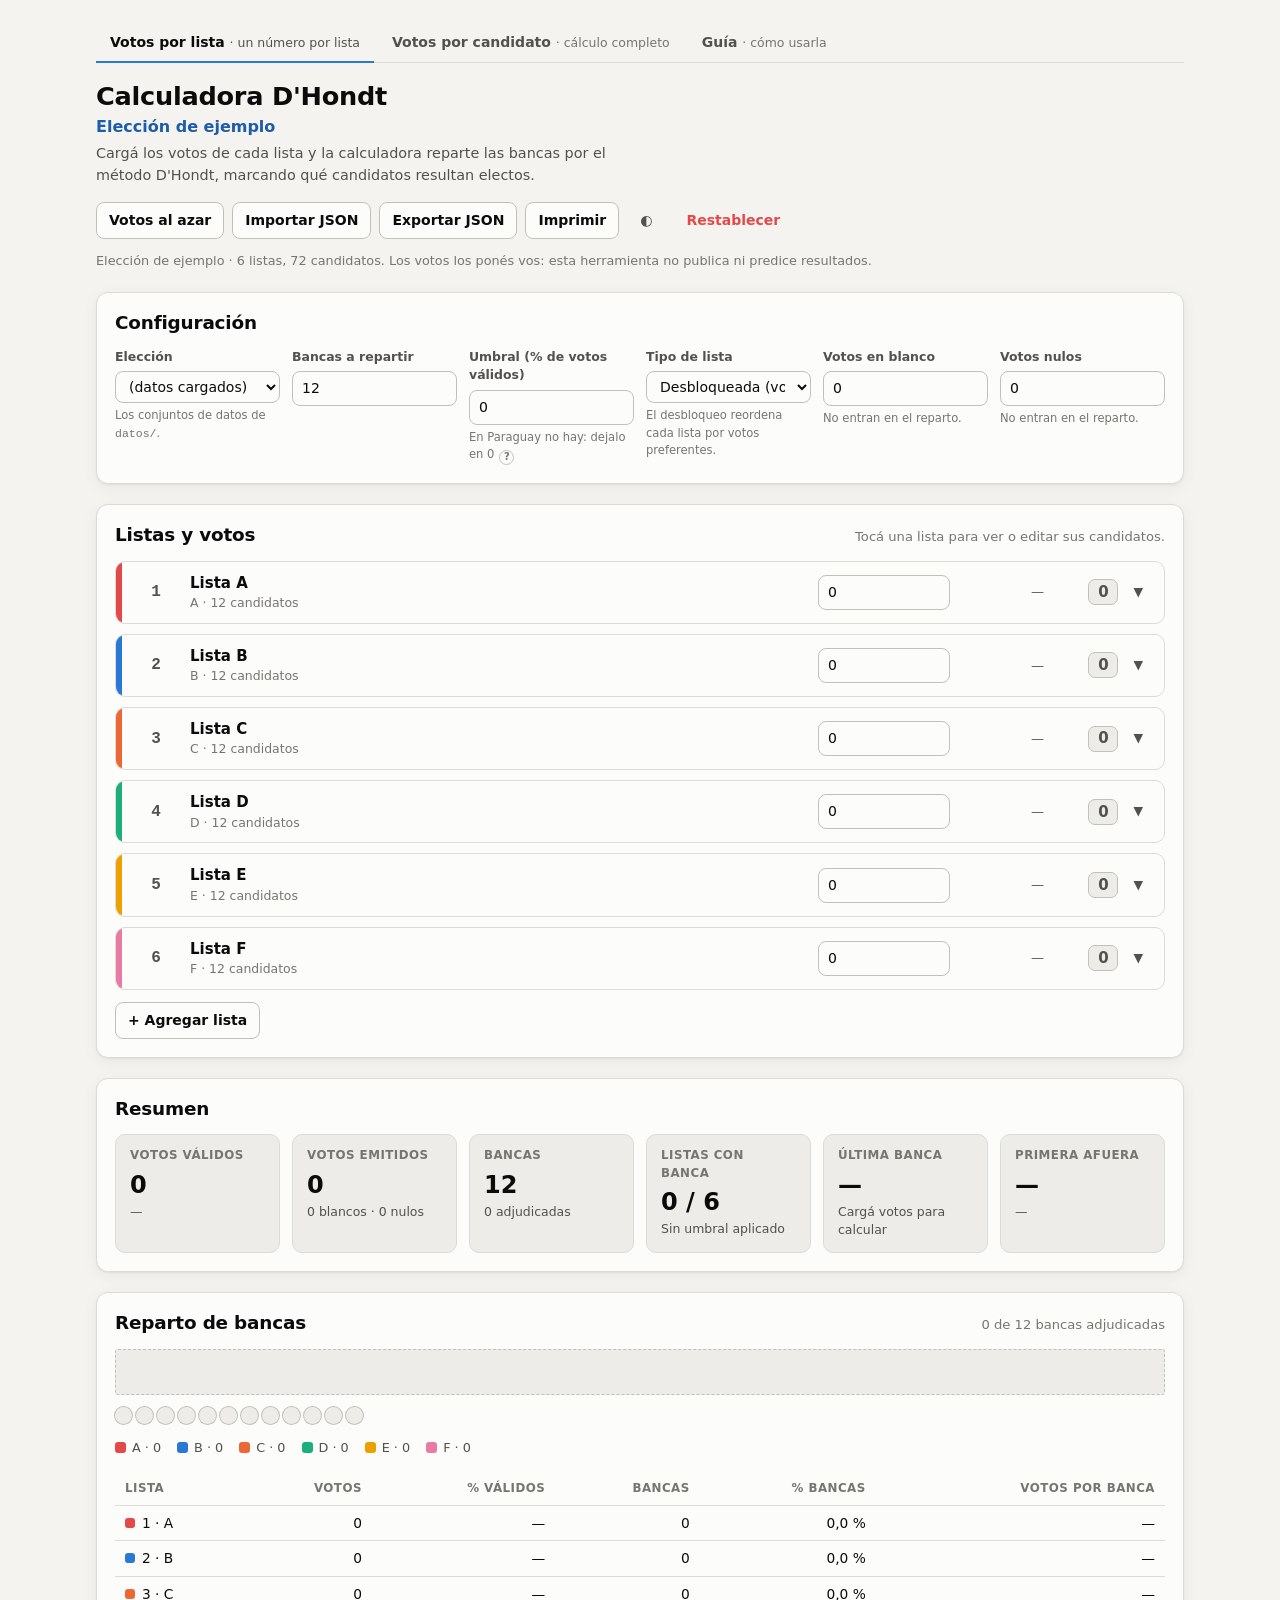
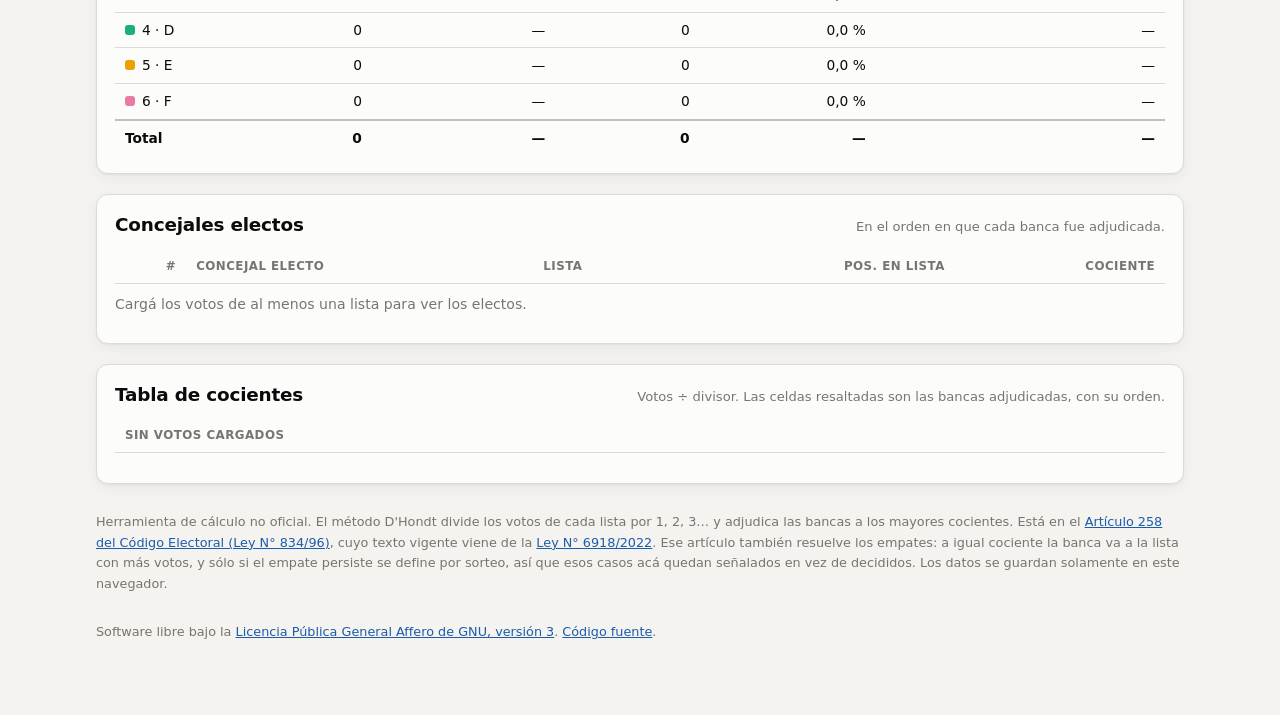
==== commit 22775775: "Add help page" ====
--- a/index.html
+++ b/index.html
@@ -48,6 +48,7 @@
 <nav class="nav no-print">
   <a href="index.html" aria-current="page">Votos por lista <span class="desc">un número por lista</span></a>
   <a href="candidatos.html">Votos por candidato <span class="desc">cálculo completo</span></a>
+  <a href="ayuda.html">Guía <span class="desc">cómo usarla</span></a>
 </nav>
 
 <div class="top">
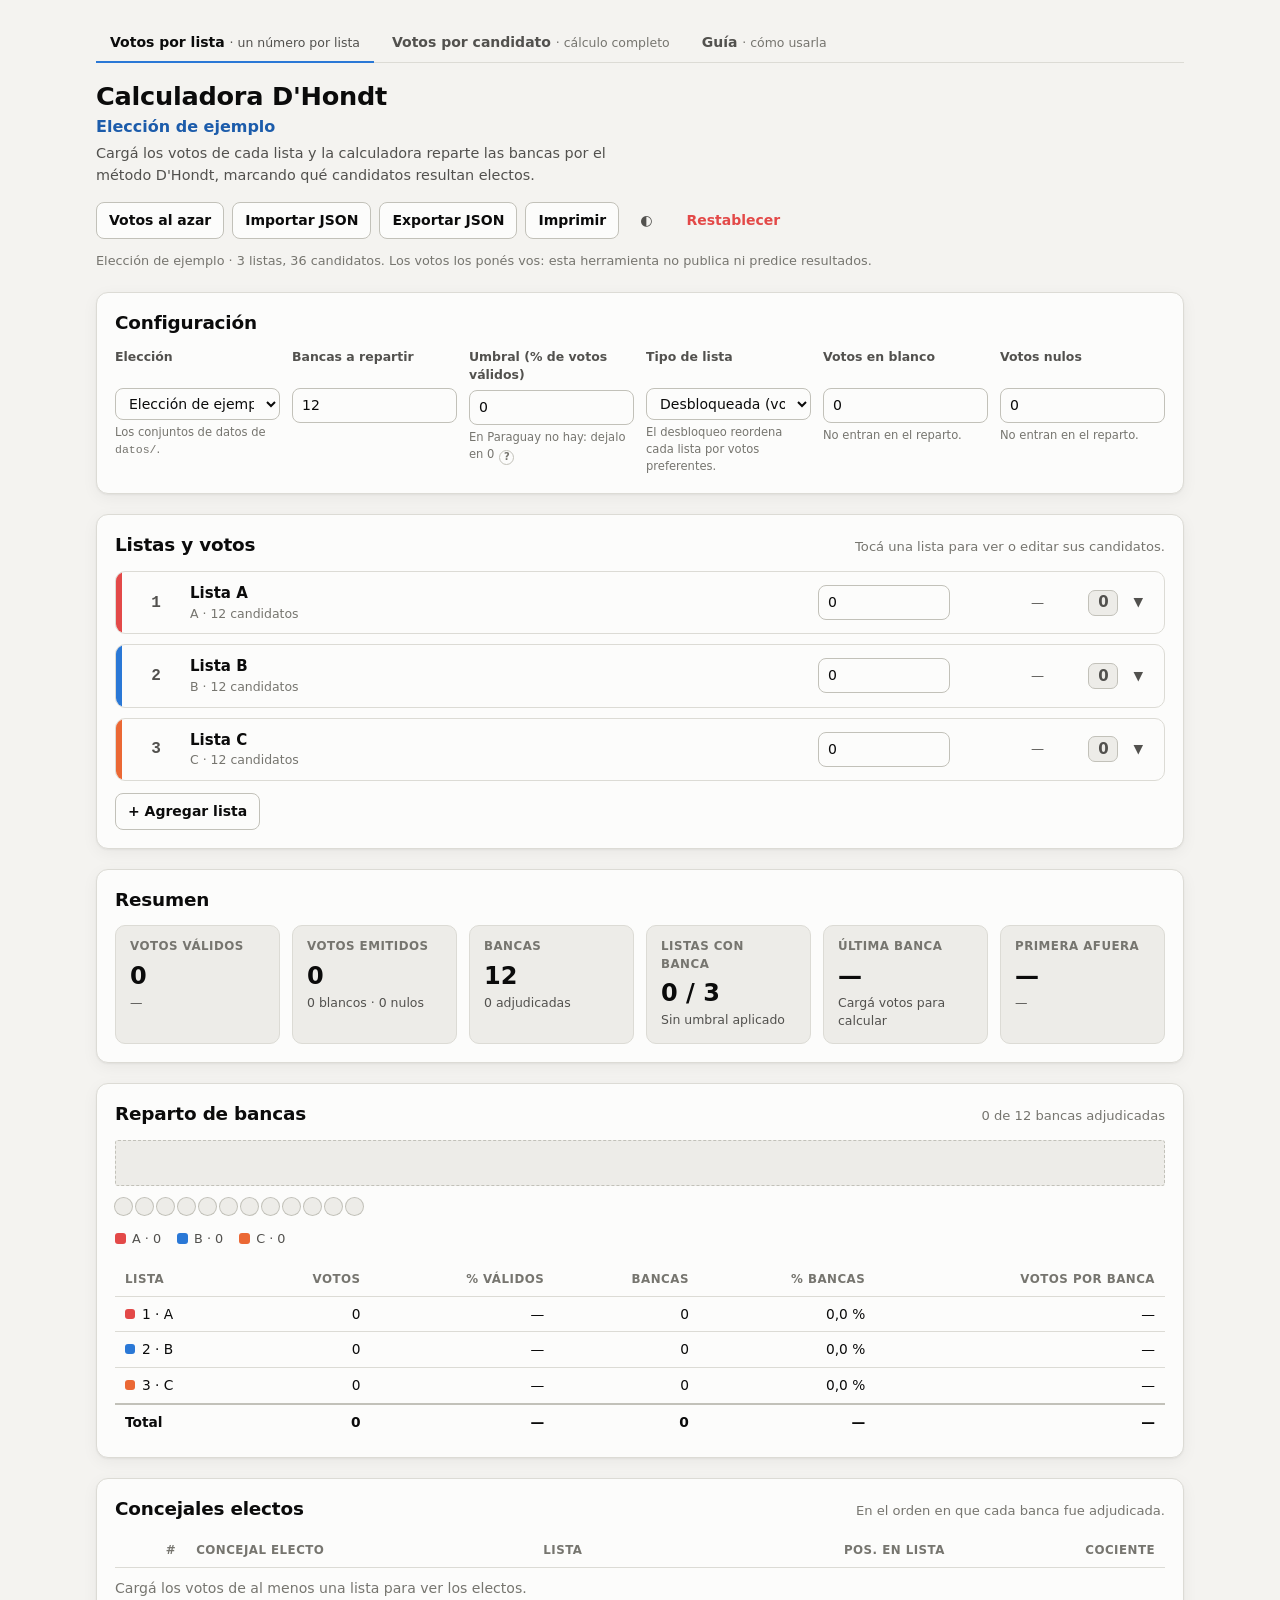
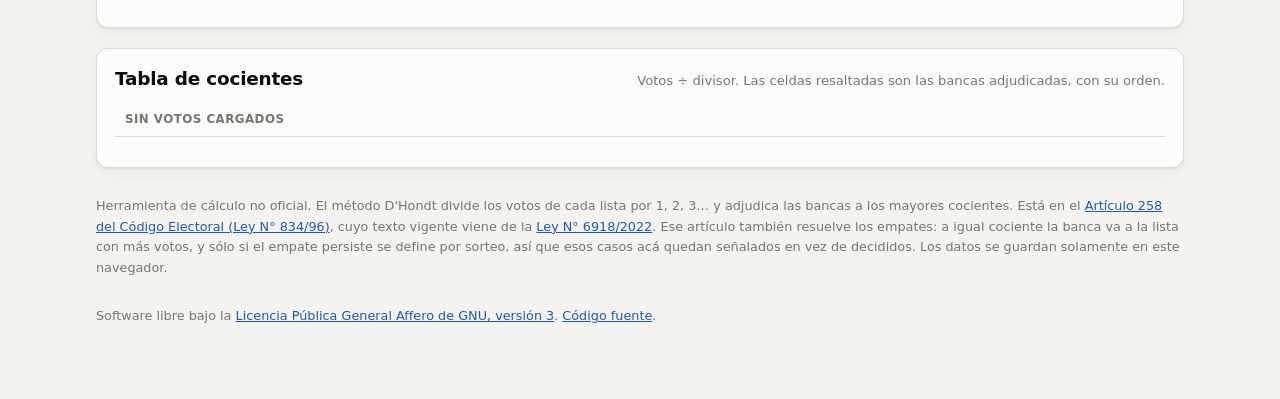
==== commit e3bb7c74: "allow better editing of conf options" ====
--- a/index.html
+++ b/index.html
@@ -353,7 +353,7 @@
       el("div", { class: "lista-num", text: String(lista.numero) }),
       el("div", { class: "lista-nombre" }, [
         el("div", { class: "p", text: lista.partido }),
-        el("div", { class: "s", text: lista.sigla + " · " + lista.candidatos.length + " candidatos" }),
+        el("div", { class: "s", text: lista.sigla + " · " + nCandidatos(lista.candidatos.length) }),
       ]),
       el("div", { class: "lista-votos" }, [inputVotos]),
       el("div", { class: "lista-pct", text: pct(lista.votos, res.votosValidos) }),
@@ -677,28 +677,7 @@
 }
 
 /* ============================================================== diálogos */
-let listaEnEdicion = null;
-
-function abrirDialogoLista(lista) {
-  listaEnEdicion = lista;
-  document.getElementById("dl-num").value = lista.numero;
-  document.getElementById("dl-partido").value = lista.partido;
-  document.getElementById("dl-sigla").value = lista.sigla;
-
-  renderSelectorColor(document.getElementById("dl-colores"), lista);
-  document.getElementById("dlg-lista").showModal();
-}
-
-document.getElementById("dlg-lista").addEventListener("close", function (e) {
-  if (e.target.returnValue === "ok" && listaEnEdicion) {
-    listaEnEdicion.numero = clampInt(document.getElementById("dl-num").value, 0, 9999, listaEnEdicion.numero);
-    listaEnEdicion.partido = document.getElementById("dl-partido").value.trim() || listaEnEdicion.partido;
-    listaEnEdicion.sigla = document.getElementById("dl-sigla").value.trim() || listaEnEdicion.sigla;
-    guardar();
-  }
-  listaEnEdicion = null;
-  render();
-});
+conectarDialogoLista(render);
 
 function abrirDialogoCandidatos(lista) {
   listaEnEdicion = lista;
@@ -729,10 +708,20 @@
 
 /* ============================================================== eventos */
 function enlazarConfig(id, aplicar) {
-  document.getElementById(id).addEventListener("input", function (e) {
+  const campo = document.getElementById(id);
+  campo.addEventListener("input", function (e) {
+    // Un <input type="number"> vacío vale 0 al convertirlo a Number. No lo
+    // aplicamos todavía: así se puede borrar el valor anterior para escribir
+    // otro, sin que el mínimo lo reemplace enseguida por 1.
+    if (e.target.value === "") return;
     aplicar(e.target.value);
     guardar();
     render();
+  });
+  campo.addEventListener("blur", function () {
+    // La elección guardada siempre conserva valores válidos; si se dejó vacío,
+    // se vuelve a mostrar el último que estaba aplicado.
+    if (campo.value === "") renderConfig();
   });
 }
 enlazarConfig("cfg-bancas", function (v) { estado.bancas = clampInt(v, 1, 99, BANCAS_POR_DEFECTO); });
@@ -768,9 +757,7 @@
 
 document.getElementById("btn-reset").addEventListener("click", function () {
   if (!confirm("Se borran los votos, las nóminas y los cambios de listas. ¿Continuar?")) return;
-  estado = datosPorDefecto();
-  votosSorteados = false;
-  guardar();
+  restablecer();
   render();
 });
 
--- a/css/base.css
+++ b/css/base.css
@@ -161,6 +161,9 @@
 .config { display: grid; grid-template-columns: repeat(auto-fit, minmax(150px, 1fr)); gap: 12px; }
 .field { position: relative; }
 .field label { display: block; font-size: .78rem; font-weight: 600; color: var(--text-secondary); margin-bottom: 5px; }
+/* La grilla de configuración puede mezclar rótulos de una y dos líneas. Cada
+ * uno reserva dos para que los controles de la fila queden alineados. */
+.config > .field > label { min-height: 2.8em; }
 .field .note { font-size: .72rem; color: var(--text-muted); margin-top: 4px; }
 
 /* Nota que se despliega. Es un <details> y no un title=, que en el teléfono
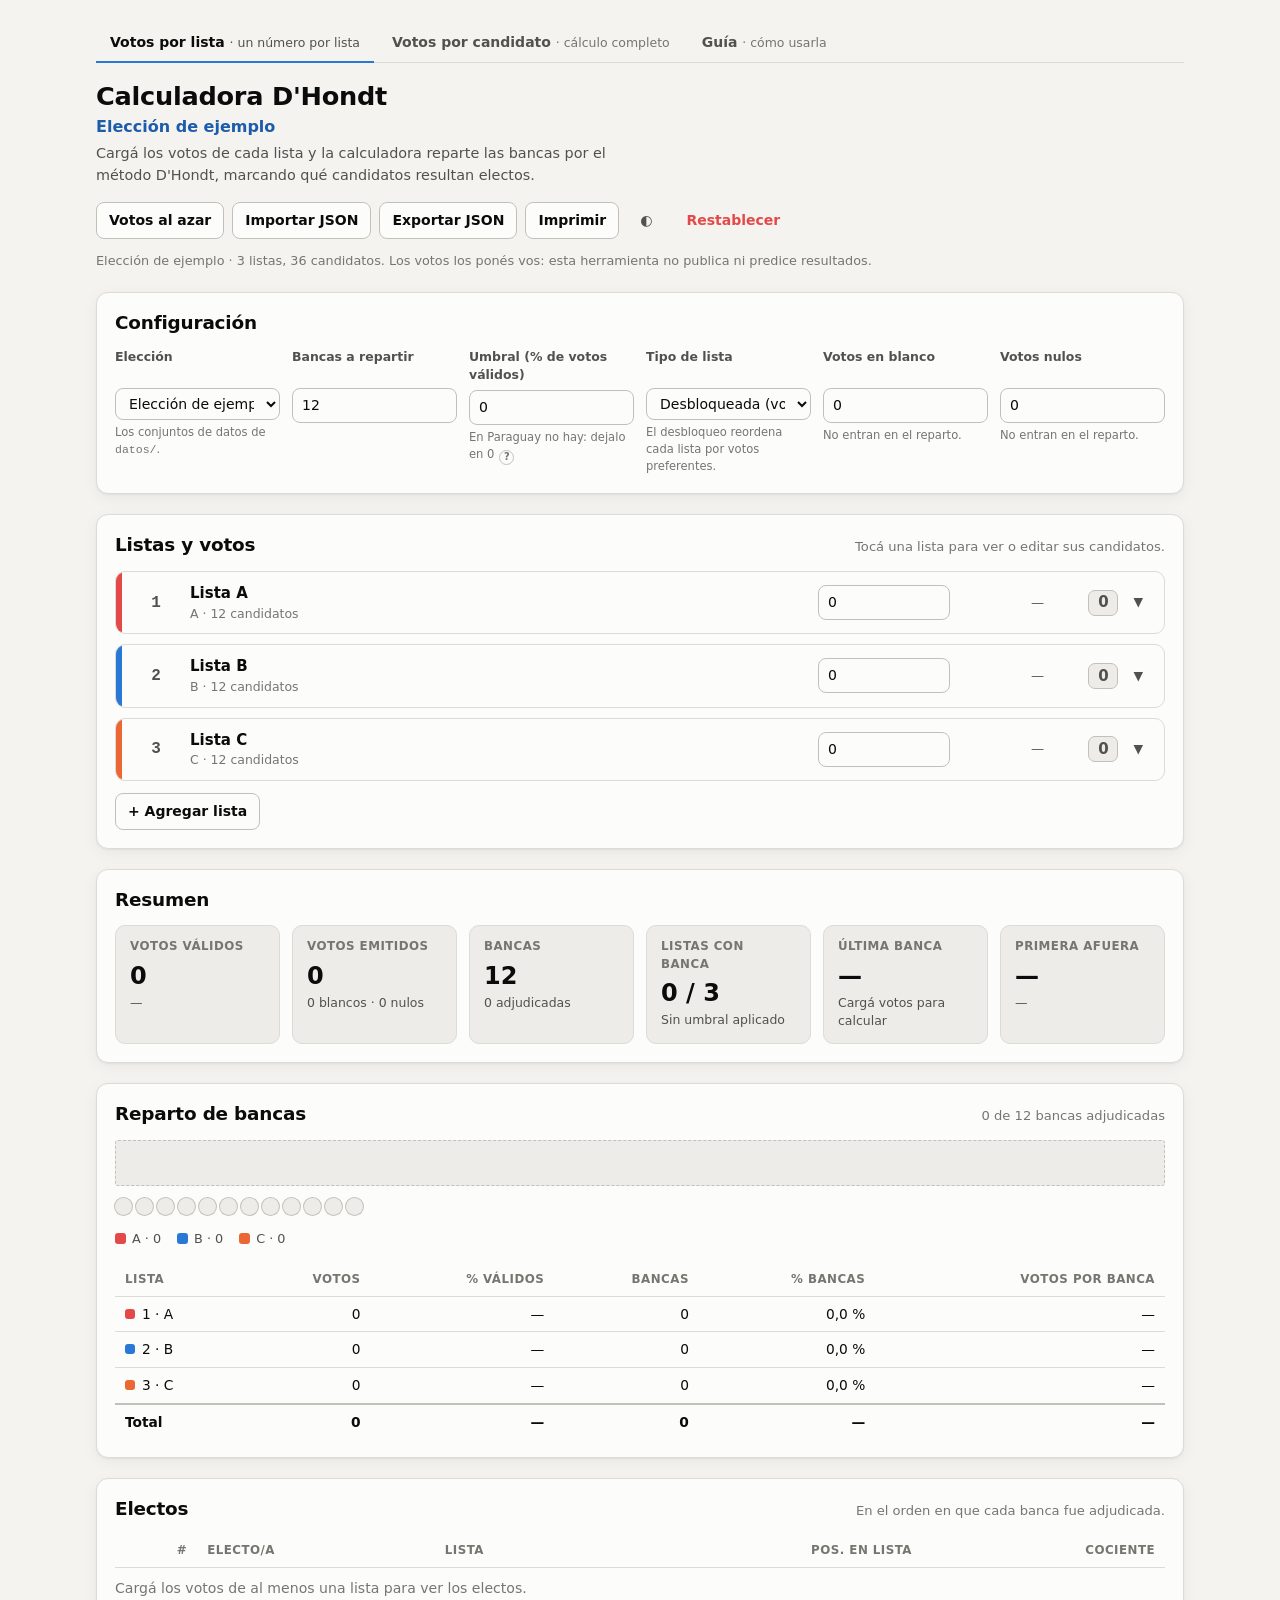
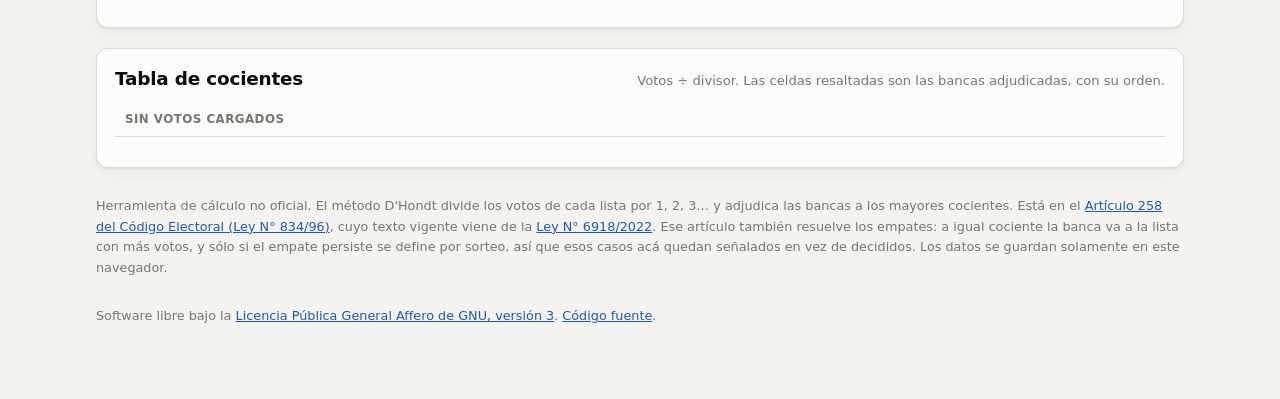
==== commit c17da523: "Remove concejales wording to make it more general" ====
--- a/index.html
+++ b/index.html
@@ -124,12 +124,12 @@
     </div>
     <div class="field">
       <label for="cfg-blancos">Votos en blanco</label>
-      <input type="number" id="cfg-blancos" min="0" step="1">
+      <input type="text" inputmode="numeric" enterkeyhint="done" autocomplete="off" class="votos" id="cfg-blancos">
       <div class="note">No entran en el reparto.</div>
     </div>
     <div class="field">
       <label for="cfg-nulos">Votos nulos</label>
-      <input type="number" id="cfg-nulos" min="0" step="1">
+      <input type="text" inputmode="numeric" enterkeyhint="done" autocomplete="off" class="votos" id="cfg-nulos">
       <div class="note">No entran en el reparto.</div>
     </div>
   </div>
@@ -179,7 +179,7 @@
 
 <section class="card">
   <header>
-    <h2>Concejales electos</h2>
+    <h2>Electos</h2>
     <span class="hint">En el orden en que cada banca fue adjudicada.</span>
   </header>
   <div class="table-scroll">
@@ -187,7 +187,7 @@
       <thead>
         <tr>
           <th class="num">#</th>
-          <th class="nombre">Concejal electo</th>
+          <th class="nombre">Electo/a</th>
           <th>Lista</th>
           <th class="num">Pos. en lista</th>
           <th class="num">Cociente</th>
@@ -321,8 +321,8 @@
   document.getElementById("cfg-bancas").value = estado.bancas;
   document.getElementById("cfg-umbral").value = estado.umbral;
   document.getElementById("cfg-modo").value = estado.modo;
-  document.getElementById("cfg-blancos").value = estado.blancos;
-  document.getElementById("cfg-nulos").value = estado.nulos;
+  document.getElementById("cfg-blancos").value = n(estado.blancos);
+  document.getElementById("cfg-nulos").value = n(estado.nulos);
 }
 
 function renderListas(res) {
@@ -337,15 +337,14 @@
   estado.listas.forEach(function (lista) {
     const gan = res.ganadas.get(lista.id) || 0;
 
-    const inputVotos = el("input", {
-      type: "number", min: "0", step: "1", value: String(lista.votos),
+    const inputVotos = campoDeVotos({
+      value: lista.votos,
       "aria-label": "Votos de la lista " + lista.numero + " " + lista.sigla,
-      oninput: function (e) {
-        lista.votos = clampInt(e.target.value, 0, 1e12, 0);
-        reconciliarSoloLista(lista);
-        guardar();
-        renderTrasVotos();
-      },
+    }, function (votos) {
+      lista.votos = votos;
+      reconciliarSoloLista(lista);
+      guardar();
+      renderTrasVotos();
     });
 
     const cabecera = el("div", { class: "lista-head" }, [
@@ -387,18 +386,17 @@
       el("div", { class: "tag-electo", text: f.electo ? "Electo" : "" }),
     ]);
     if (desbloqueada) {
-      fila.appendChild(el("input", {
-        type: "number", min: "0", step: "1", class: "pref", value: String(f.pref),
+      // En esta página el total de la lista es el que se escribió arriba: los
+      // votos preferentes reparten ese total, no se le suman. Lo que ningún
+      // candidato se lleva queda como voto de sola lista.
+      fila.appendChild(campoDeVotos({
+        class: "pref", value: f.pref,
         "aria-label": "Votos preferentes de " + f.nombre,
-        // En esta página el total de la lista es el que se escribió arriba:
-        // los votos preferentes reparten ese total, no se le suman. Lo que
-        // ningún candidato se lleva queda como voto de sola lista.
-        oninput: function (e) {
-          f.candidato.pref = clampInt(e.target.value, 0, 1e12, 0);
-          reconciliarSoloLista(lista);
-          guardar();
-        },
         onchange: function () { render(); },
+      }, function (pref) {
+        f.candidato.pref = pref;
+        reconciliarSoloLista(lista);
+        guardar();
       }));
     }
     grid.appendChild(fila);
@@ -724,11 +722,27 @@
     if (campo.value === "") renderConfig();
   });
 }
+
+/* Lo mismo para los campos que llevan separador de miles: el valor se lee de
+ * los dígitos, no del texto del campo. */
+function enlazarCampoVotos(id, aplicar) {
+  const campo = document.getElementById(id);
+  campo.addEventListener("input", function () {
+    const valor = formatearCampoVotos(campo);
+    if (campo.value === "") return;
+    aplicar(valor);
+    guardar();
+    render();
+  });
+  campo.addEventListener("blur", function () {
+    if (campo.value === "") renderConfig();
+  });
+}
 enlazarConfig("cfg-bancas", function (v) { estado.bancas = clampInt(v, 1, 99, BANCAS_POR_DEFECTO); });
 enlazarConfig("cfg-umbral", function (v) { estado.umbral = clampNum(v, 0, 20, 0); });
 enlazarConfig("cfg-modo", function (v) { estado.modo = v === "desbloqueada" ? "desbloqueada" : "bloqueada"; });
-enlazarConfig("cfg-blancos", function (v) { estado.blancos = clampInt(v, 0, 1e12, 0); });
-enlazarConfig("cfg-nulos", function (v) { estado.nulos = clampInt(v, 0, 1e12, 0); });
+enlazarCampoVotos("cfg-blancos", function (v) { estado.blancos = v; });
+enlazarCampoVotos("cfg-nulos", function (v) { estado.nulos = v; });
 
 document.getElementById("btn-agregar").addEventListener("click", function () {
   const i = estado.listas.length;
--- a/css/base.css
+++ b/css/base.css
@@ -142,7 +142,9 @@
   width: 100%;
 }
 textarea { line-height: 1.55; resize: vertical; }
-input[type="number"] { font-variant-numeric: tabular-nums; -moz-appearance: textfield; }
+/* .votos son los campos de cantidades: van como texto porque llevan separador
+   de miles (ver campoDeVotos en core.js), pero se muestran como los numéricos. */
+input[type="number"], input.votos { font-variant-numeric: tabular-nums; -moz-appearance: textfield; }
 input::-webkit-outer-spin-button, input::-webkit-inner-spin-button { -webkit-appearance: none; margin: 0; }
 
 /* ------------------------------------------------------------- contenedores */
